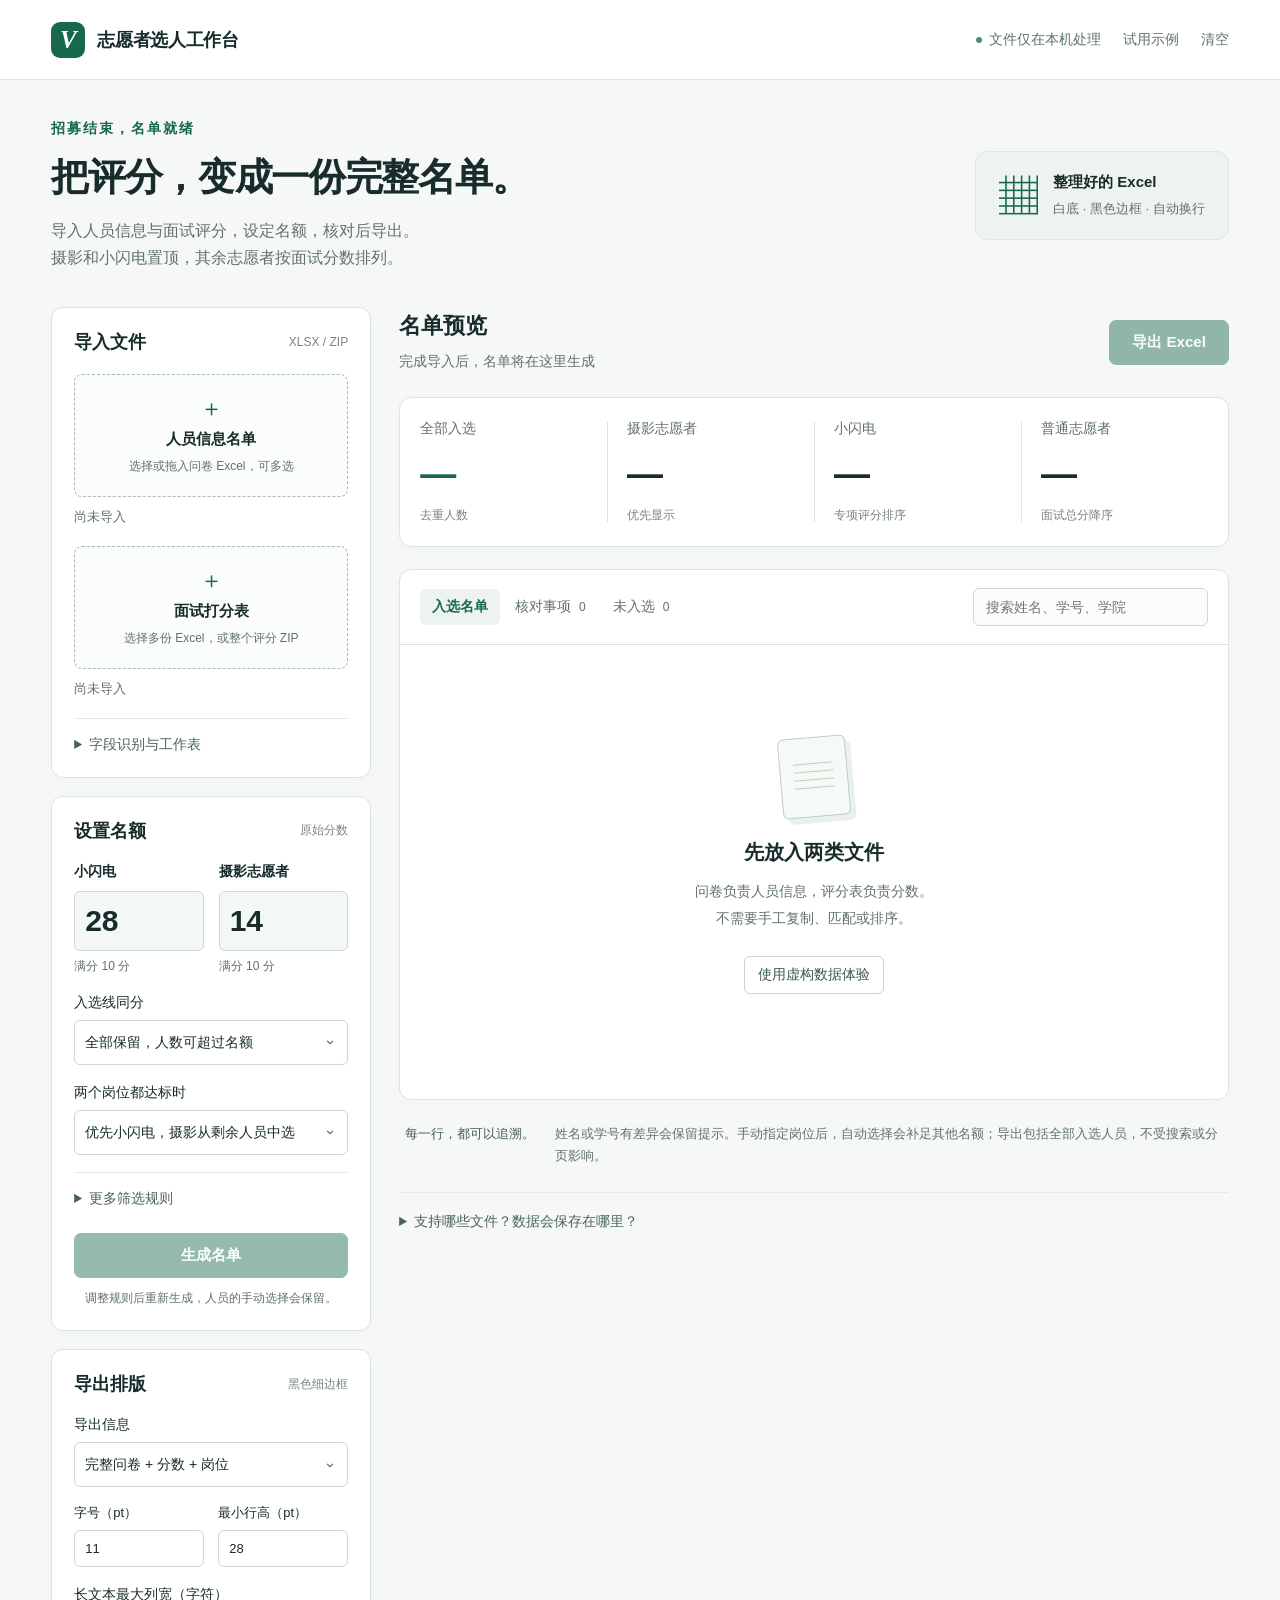
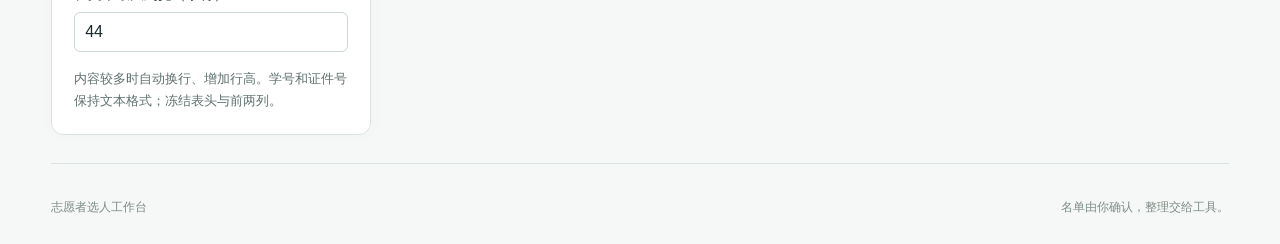
==== index.html @ a5fd1ec4 "Publish volunteer selection workbench with offline export" ====
<!doctype html>
<html lang="zh-CN"><head><meta charset="UTF-8"><meta name="viewport" content="width=device-width,initial-scale=1"><title>志愿者选人工作台</title><meta name="description" content="上传问卷和面试评分，核对专项名额与同分，导出黑色边框的Excel总名单。"><link rel="stylesheet" href="style.css"></head>
<body>
<header class="topbar"><a href="#" class="brand"><span class="brand-icon">V</span>志愿者选人工作台</a><div class="top-actions"><span class="local-badge"><span></span>文件仅在本机处理</span><button id="demo" class="text-button">试用示例</button><button id="reset" class="text-button">清空</button></div></header>
<main>
<section class="intro"><div><div class="eyebrow">招募结束，名单就绪</div><h1>把评分，变成一份完整名单。</h1><p>导入人员信息与面试评分，设定名额，核对后导出。<br class="desktop-break">摄影和小闪电置顶，其余志愿者按面试分数排列。</p></div><div class="intro-note"><span class="line-icon">▦</span><div><strong>整理好的 Excel</strong><span>白底 · 黑色边框 · 自动换行</span></div></div></section>
<div class="workspace">
<aside class="setup">
<section class="card upload-card"><div class="section-title"><h2>导入文件</h2><span class="mini-label">XLSX / ZIP</span></div>
<label class="dropzone" id="info-drop" for="info-files"><span class="upload-icon">＋</span><strong>人员信息名单</strong><span>选择或拖入问卷 Excel，可多选</span><input id="info-files" type="file" accept=".xlsx" multiple></label><div id="info-status" class="file-status">尚未导入</div>
<label class="dropzone" id="score-drop" for="score-files"><span class="upload-icon">＋</span><strong>面试打分表</strong><span>选择多份 Excel，或整个评分 ZIP</span><input id="score-files" type="file" accept=".xlsx,.zip" multiple></label><div id="score-status" class="file-status">尚未导入</div>
<details id="mapping-details"><summary>字段识别与工作表</summary><p class="small muted">自动识别姓名、学号及原始得分。格式不同，可在这里指定列；不参与的工作表可取消勾选。</p><div id="mapping-panel"></div></details>
</section>
<section class="card"><div class="section-title"><h2>设置名额</h2><span class="mini-label">原始分数</span></div><div class="quota-grid"><label>小闪电<input id="lightning-quota" type="number" min="0" max="10000" step="1" value="28"><span>满分 10 分</span></label><label>摄影志愿者<input id="photo-quota" type="number" min="0" max="10000" step="1" value="14"><span>满分 10 分</span></label></div>
<label class="control-label" for="ties">入选线同分</label><select id="ties"><option value="all">全部保留，人数可超过名额</option><option value="strict">严格名额，依次按普通总分、原名单顺序</option></select>
<label class="control-label" for="priority">两个岗位都达标时</label><select id="priority"><option value="lightning">优先小闪电，摄影从剩余人员中选</option><option value="photo">优先摄影，小闪电从剩余人员中选</option></select>
<details><summary>更多筛选规则</summary><label class="control-label" for="scope">专项候选范围</label><select id="scope"><option value="all">所有有该专项评分的人</option><option value="registered">仅问卷中勾选该专项的人</option></select><label class="control-label" for="duplicate">同一学号有多条评分</label><select id="duplicate"><option value="average">取有效评分的平均分</option><option value="highest">取各项最高分</option><option value="last">取各项导入顺序最后一个有效值</option></select><label class="checkbox-row"><input id="include-missing" type="checkbox">纳入没有问卷、但有评分的人</label><p class="small muted">未找到有效面试分数的人不进入名单。普通志愿者不设名额，保留余下所有有评分人员。</p></details>
<button id="generate" class="primary wide" disabled>生成名单</button><p class="small muted bottom-note">调整规则后重新生成，人员的手动选择会保留。</p>
</section>
<section class="card export-settings"><div class="section-title"><h2>导出排版</h2><span class="mini-label">黑色细边框</span></div><label class="control-label" for="export-fields">导出信息</label><select id="export-fields"><option value="full">完整问卷 + 分数 + 岗位</option><option value="simple">精简联系信息 + 分数 + 岗位</option></select><div class="two-fields"><label>字号（pt）<input id="font-size" type="number" value="11" min="9" max="16"></label><label>最小行高（pt）<input id="row-height" type="number" value="28" min="20" max="60"></label></div><label class="control-label" for="max-width">长文本最大列宽（字符）</label><input id="max-width" type="number" min="24" max="70" value="44"><p class="small muted">内容较多时自动换行、增加行高。学号和证件号保持文本格式；冻结表头与前两列。</p></section>
</aside>
<section class="results">
<div id="notice" class="notice" role="status" aria-live="polite" hidden></div>
<div class="result-heading"><div><h2>名单预览</h2><p id="result-caption">完成导入后，名单将在这里生成</p></div><button id="export" class="primary" disabled>导出 Excel</button></div>
<div class="stats"><div><span>全部入选</span><strong id="count-total">—</strong><small>去重人数</small></div><div><span>摄影志愿者</span><strong id="count-photo">—</strong><small id="cut-photo">优先显示</small></div><div><span>小闪电</span><strong id="count-lightning">—</strong><small id="cut-lightning">专项评分排序</small></div><div><span>普通志愿者</span><strong id="count-ordinary">—</strong><small>面试总分降序</small></div></div>
<div id="selection-notes" class="selection-notes" hidden></div>
<div class="preview card"><div class="preview-toolbar"><div class="tabs" role="group" aria-label="名单筛选"><button data-tab="selected" class="active">入选名单</button><button data-tab="review">核对事项 <span id="review-count">0</span></button><button data-tab="excluded">未入选 <span id="excluded-count">0</span></button></div><input type="search" id="search" placeholder="搜索姓名、学号、学院" aria-label="搜索名单"></div>
<div id="empty" class="empty"><div class="empty-sheet"><i></i><i></i><i></i><i></i></div><h3>先放入两类文件</h3><p>问卷负责人员信息，评分表负责分数。<br>不需要手工复制、匹配或排序。</p><button id="empty-demo" class="secondary">使用虚构数据体验</button></div>
<div id="table-wrap" class="table-wrap" hidden><table id="roster"><thead><tr><th>姓名 / 学号</th><th>学院 / 单位</th><th>普通面试<small>15分</small></th><th>闪电<small>10分</small></th><th>摄影<small>10分</small></th><th>岗位</th><th>核对与调整</th></tr></thead><tbody id="roster-body"></tbody></table></div>
<div id="pagination" class="pagination" hidden><span id="page-info"></span><div><button id="prev-page" class="secondary">上一页</button><button id="next-page" class="secondary">下一页</button></div></div>
</div>
<div class="workflow-note"><strong>每一行，都可以追溯。</strong><span>姓名或学号有差异会保留提示。手动指定岗位后，自动选择会补足其他名额；导出包括全部入选人员，不受搜索或分页影响。</span></div>
<details class="help"><summary>支持哪些文件？数据会保存在哪里？</summary><p>支持 .xlsx 人员问卷、.xlsx 面试表，以及包含多份 .xlsx 的 .zip 评分包。不支持加密文件或旧版 .xls，请先另存为 .xlsx。默认适配普通面试15分、闪电与摄影10分的表格。不同列名可在“字段识别与工作表”中调整。</p><p>所有文件和调整仅保存在当前页面内存，不会发送到服务器。刷新或关闭页面会清空，请及时导出。离线版无需联网即可使用。评分总分与分项冲突时采用分项之和并显示提示；没有可用缓存值的公式不直接执行。</p></details>
</section></div>
<footer>志愿者选人工作台<span>名单由你确认，整理交给工具。</span></footer>
</main>
<div id="busy" class="busy" hidden><div class="busy-card"><div class="spinner"></div><strong id="busy-text">正在读取文件</strong><span>文件留在你的设备上</span></div></div>
<script src="jszip.min.js"></script><script src="core.js"></script><script src="excel.js"></script><script src="app.js"></script>
</body></html>
---- style.css ----
:root{--ink:#172c2b;--muted:#60716f;--line:#dbe3e0;--green:#17684f;--green-dark:#0d4e3a;--wash:#f3f7f5;--white:#fff;--amber:#8c5519;--shadow:0 3px 18px #18362c05;font-family:Inter,-apple-system,BlinkMacSystemFont,"PingFang SC","Microsoft YaHei",sans-serif;font-size:16px;color:var(--ink);background:#f6f8f7}*{box-sizing:border-box}body{margin:0}button,input,select{font:inherit}button,a,input,select,summary{-webkit-tap-highlight-color:transparent}button{cursor:pointer}button:disabled{cursor:not-allowed;opacity:.45}button:focus-visible,input:focus-visible,select:focus-visible,summary:focus-visible,a:focus-visible{outline:3px solid #88b8a6;outline-offset:3px}a{color:inherit;text-decoration:none}.topbar{height:80px;background:#fff;border-bottom:1px solid var(--line);display:flex;align-items:center;justify-content:space-between;padding:0 4vw}.brand{display:flex;align-items:center;gap:12px;font-weight:700;font-size:18px;letter-spacing:-.3px}.brand-icon{display:grid;place-items:center;width:34px;height:36px;background:var(--green);color:white;border-radius:9px;font-family:Georgia,serif;font-size:25px;font-style:italic}.top-actions{display:flex;align-items:center;gap:22px}.local-badge{display:flex;align-items:center;gap:7px;color:#54766a;font-size:14px}.local-badge span{height:6px;width:6px;border-radius:50%;background:#49916f}.text-button{border:0;background:transparent;color:var(--muted);padding:8px 0;font-size:14px}.text-button:hover{color:var(--green)}main{max-width:1660px;margin:auto;padding:40px 4vw 0}.intro{display:flex;justify-content:space-between;gap:24px;align-items:center;padding-bottom:36px}.eyebrow{color:var(--green);font-size:14px;font-weight:650;letter-spacing:2px;margin-bottom:14px}h1{font-size:clamp(27px,3vw,39px);font-weight:650;letter-spacing:-1.3px;line-height:1.3;margin:0 0 15px}p{line-height:1.7;margin:0}.intro p{color:var(--muted);font-size:16px}.intro-note{display:flex;gap:15px;align-items:center;background:#edf3ef;border:1px solid #dce8e0;padding:21px 23px;border-radius:12px;white-space:nowrap}.intro-note strong{display:block;font-size:15px;margin-bottom:7px}.intro-note span:not(.line-icon){color:var(--muted);font-size:13px}.line-icon{font-size:39px;color:var(--green);line-height:1}.workspace{display:grid;grid-template-columns:320px minmax(0,1fr);gap:28px;align-items:start}.setup{display:grid;gap:18px}.card{background:#fff;border:1px solid var(--line);border-radius:12px;box-shadow:var(--shadow);padding:22px}.section-title{display:flex;justify-content:space-between;align-items:center;gap:10px;margin-bottom:20px}h2{font-size:18px;font-weight:650;margin:0}.mini-label{font-size:12px;color:#768681}.dropzone{display:flex;align-items:center;justify-content:center;flex-direction:column;gap:9px;border:1px dashed #a6beb2;border-radius:8px;padding:21px 8px;background:#fbfdfb;cursor:pointer;transition:.15s}.dropzone:hover,.dropzone.dragover{border-color:var(--green);background:#edf6f0}.dropzone strong{font-size:15px}.dropzone>span:not(.upload-icon){font-size:12px;color:var(--muted);text-align:center}.upload-icon{color:var(--green);font-size:23px;line-height:25px}.dropzone input{position:absolute;width:1px;height:1px;overflow:hidden;opacity:0}.dropzone:focus-within{outline:3px solid #88b8a6;outline-offset:2px}.file-status{color:var(--muted);font-size:13px;line-height:1.6;margin:10px 0 18px;overflow-wrap:anywhere}.file-status.loaded{color:var(--green)}details{border-top:1px solid #e6ebe8;padding-top:15px;margin-top:17px}summary{font-size:14px;cursor:pointer;color:#49635a;line-height:1.5}details p{margin:12px 0}.quota-grid{display:grid;grid-template-columns:1fr 1fr;gap:15px}.quota-grid label{font-size:14px;font-weight:600}.quota-grid input{font-size:30px;font-weight:600;height:60px;padding:8px 13px;margin-top:10px;background:var(--wash)}.quota-grid label span{display:block;font-size:12px;color:var(--muted);font-weight:400;margin-top:7px}input,select{border:1px solid #ccd8d1;border-radius:6px;color:var(--ink);background:white;min-width:0}input[type=number]{width:100%;padding:10px}select{width:100%;padding:11px 30px 11px 10px;font-size:14px;line-height:1.5;appearance:none;background-image:url("data:image/svg+xml,%3Csvg xmlns='http://www.w3.org/2000/svg' width='14' height='14' viewBox='0 0 24 24' fill='none' stroke='%23576b60' stroke-width='2'%3E%3Cpath d='m7 10 5 5 5-5'/%3E%3C/svg%3E");background-repeat:no-repeat;background-position:right 10px center}.control-label{display:block;font-size:14px;margin:19px 0 8px}.checkbox-row{display:flex;align-items:flex-start;gap:8px;font-size:14px;line-height:1.6;margin-top:17px}.checkbox-row input{margin-top:4px;accent-color:var(--green);width:16px;height:16px;flex-shrink:0}.primary{display:inline-flex;align-items:center;justify-content:center;border:1px solid var(--green);background:var(--green);color:#fff;border-radius:7px;padding:12px 22px;font-size:15px;font-weight:600;white-space:nowrap;transition:background .15s}.primary:hover:not(:disabled){background:var(--green-dark)}.wide{width:100%;margin-top:24px}.small{font-size:13px}.muted{color:var(--muted)}.bottom-note{margin-top:10px;text-align:center;font-size:12px}.two-fields{display:grid;grid-template-columns:1fr 1fr;gap:14px;margin-top:17px}.two-fields label{font-size:13px}.two-fields input{margin-top:8px}.export-settings .small{margin-top:16px}.results{min-width:0}.result-heading{display:flex;align-items:center;justify-content:space-between;gap:20px;padding:4px 0 23px}.result-heading h2{font-size:22px;margin-bottom:9px}.result-heading p{color:var(--muted);font-size:14px}.stats{display:grid;grid-template-columns:repeat(4,1fr);border:1px solid var(--line);border-radius:12px;background:#fff;box-shadow:var(--shadow);margin-bottom:22px;overflow:hidden}.stats>div{padding:22px 20px;position:relative}.stats>div+div:before{content:"";position:absolute;left:0;top:24px;bottom:24px;border-left:1px solid var(--line)}.stats span{display:block;color:var(--muted);font-size:14px;white-space:nowrap}.stats strong{display:block;font-size:36px;font-weight:600;letter-spacing:-1px;margin:15px 0 10px;font-variant-numeric:tabular-nums}.stats>div:first-child strong{color:var(--green)}.stats small{font-size:12px;color:#77847e}.preview{padding:0;overflow:hidden}.preview-toolbar{display:flex;justify-content:space-between;align-items:center;gap:12px;padding:18px 20px;border-bottom:1px solid var(--line);flex-wrap:wrap}.tabs{display:flex;gap:3px}.tabs button{background:transparent;border:0;padding:9px 12px;font-size:14px;color:var(--muted);border-radius:6px;white-space:nowrap}.tabs button.active{background:#edf4ef;color:var(--green);font-weight:600}.tabs span{font-size:12px;margin-left:4px}.preview-toolbar input{font-size:14px;width:235px;padding:10px 12px;background:#fbfcfb}.empty{text-align:center;padding:92px 20px 105px;min-height:440px}.empty h3{font-size:20px;font-weight:600;margin:22px 0 12px}.empty p{color:var(--muted);font-size:14px;line-height:1.9}.empty-sheet{width:68px;height:80px;border:1px solid #bdcec5;border-radius:6px;margin:auto;padding:18px 13px;transform:rotate(-5deg);background:#f6faf7;box-shadow:5px 6px 0 #eaf0eb}.empty-sheet i{height:1px;display:block;background:#bacfc1;margin:7px 0}.secondary{background:white;border:1px solid #c8d7cf;border-radius:6px;padding:9px 13px;color:#385a48;font-size:14px}.secondary:hover:not(:disabled){background:#f3f7f4}.empty .secondary{margin-top:25px}.workflow-note{display:flex;gap:20px;padding:23px 6px;line-height:1.7;font-size:13px;color:var(--muted)}.workflow-note strong{color:#486156;white-space:nowrap;font-weight:500}.help{padding:18px 0;margin-top:2px}.help p{font-size:14px;color:var(--muted)}footer{display:flex;justify-content:space-between;gap:15px;font-size:12px;color:#7e8c85;padding:35px 0 28px;margin-top:28px;border-top:1px solid var(--line)}.notice{padding:13px 16px;margin-bottom:18px;border:1px solid #c5dbc9;background:#f2f8f2;border-radius:8px;line-height:1.7;font-size:14px;white-space:pre-line;overflow-wrap:anywhere}.notice.error{background:#fff4f0;border-color:#efcbbf;color:#9e3e2b}.selection-notes{padding:13px 17px;margin:-4px 0 19px;border-left:3px solid #b98b49;background:#fcf8ef;border-radius:0 6px 6px 0;font-size:14px;line-height:1.8;color:#7a592a}.table-wrap{max-height:680px;overflow:auto}#roster{border-collapse:separate;border-spacing:0;width:100%;min-width:900px;background:white;font-size:14px}#roster th{position:sticky;top:0;z-index:1;background:#fff;text-align:left;font-weight:500;color:#33483e;padding:14px 13px;border-bottom:1px solid #000;border-right:1px solid #000;white-space:nowrap}#roster th:last-child{border-right:0}#roster th small{font-weight:400;display:block;color:var(--muted);font-size:12px;margin-top:4px}#roster td{border-bottom:1px solid #000;border-right:1px solid #000;vertical-align:top;padding:13px;line-height:1.65;background:white}#roster td:last-child{border-right:0}#roster tbody tr:last-child td{border-bottom:0}#roster td.num{text-align:right;font-variant-numeric:tabular-nums;min-width:62px}#roster td:first-child{min-width:156px}#roster td:nth-child(2){min-width:120px;max-width:190px;overflow-wrap:anywhere}#roster td:last-child{min-width:220px;max-width:310px}.person-name{font-weight:600}.person-id{display:block;font-size:12px;color:var(--muted);font-variant-numeric:tabular-nums;white-space:nowrap}.role-chip{display:inline-block;font-size:12px;padding:2px 8px;border-radius:4px;background:#edf4ef;color:#32664c;white-space:nowrap}.role-chip.photo{background:#eff1fc;color:#59649a}.role-chip.ordinary{background:#f1f3f2;color:#5e6e65}.role-chip.excluded{background:#f9f1e7;color:#8d6334}.edit-role{min-width:135px;margin-top:8px;font-size:12px;padding:7px 26px 7px 7px}.row-note{font-size:12px;color:#82632f;line-height:1.7;overflow-wrap:anywhere}.row-note.neutral{color:#627367}.accept-match{font-size:12px;margin-top:8px}.pagination{padding:16px 20px;display:flex;align-items:center;justify-content:space-between;gap:16px;border-top:1px solid var(--line);font-size:13px;color:var(--muted)}.pagination>div{display:flex;gap:10px}.sheet-mapping{margin:12px 0;border:1px solid var(--line);border-radius:6px;padding:12px}.sheet-mapping .sheet-label{display:flex;gap:8px;align-items:flex-start;font-size:12px;overflow-wrap:anywhere}.sheet-mapping .sheet-label input{accent-color:var(--green)}.sheet-mapping label:not(.sheet-label){display:block;font-size:12px;margin-top:10px;color:var(--muted)}.sheet-mapping select{margin-top:5px;font-size:12px;padding:8px 24px 8px 8px}.busy{position:fixed;inset:0;z-index:10;background:#18352b38;backdrop-filter:blur(3px);display:grid;place-items:center}.busy-card{background:#fff;border-radius:14px;padding:35px 45px;display:flex;align-items:center;flex-direction:column;gap:17px;box-shadow:0 10px 80px #102e2730}.busy-card strong{font-size:17px}.busy-card span{font-size:13px;color:var(--muted)}.spinner{width:30px;height:30px;border:3px solid #dce7e0;border-top-color:var(--green);border-radius:50%;animation:spin .7s linear infinite}@keyframes spin{to{transform:rotate(360deg)}}[hidden]{display:none!important}@media(min-width:1500px){.workspace{grid-template-columns:340px minmax(0,1fr)}}@media(max-width:1150px){main{padding:28px 24px 0}.workspace{grid-template-columns:290px minmax(0,1fr);gap:20px}.stats>div{padding:20px 13px}.stats strong{font-size:31px}.intro-note{display:none}.workflow-note{flex-direction:column;gap:8px}.topbar{padding:0 24px}}@media(max-width:850px){.workspace{grid-template-columns:1fr}.setup{grid-template-columns:1fr 1fr;align-items:start}.setup .export-settings{grid-column:1/-1}.export-settings{display:none}.topbar{height:68px}.top-actions{gap:15px}.local-badge{display:none}.intro{padding-bottom:28px}.result-heading{margin-top:10px}.results{margin-bottom:15px}}@media(max-width:560px){main{padding:25px 16px 0}.topbar{padding:0 16px}.brand{font-size:16px;gap:9px}.brand-icon{width:29px;height:31px;font-size:22px}.top-actions{gap:12px}.text-button{font-size:12px}.intro h1{font-size:27px;letter-spacing:-.8px}.intro p{font-size:14px}.desktop-break{display:none}.setup{grid-template-columns:1fr}.card{padding:20px}.preview{padding:0}.stats{grid-template-columns:1fr 1fr}.stats>div:nth-child(3),.stats>div:nth-child(4){border-top:1px solid var(--line)}.stats>div:nth-child(3):before{display:none}.stats>div{padding:18px}.stats strong{margin:10px 0 8px}.result-heading{align-items:flex-start}.result-heading h2{font-size:20px}.result-heading p{font-size:12px}.primary{padding:11px 16px}.preview-toolbar{padding:14px}.preview-toolbar input{width:100%}.tabs{width:100%;justify-content:space-between}.tabs button{padding:8px;font-size:13px}.empty{padding:65px 20px;min-height:360px}footer{display:block;line-height:1.9}footer span{display:block}.pagination{padding:14px;gap:8px}.pagination .secondary{padding:8px;font-size:12px}.help summary{font-size:13px}}
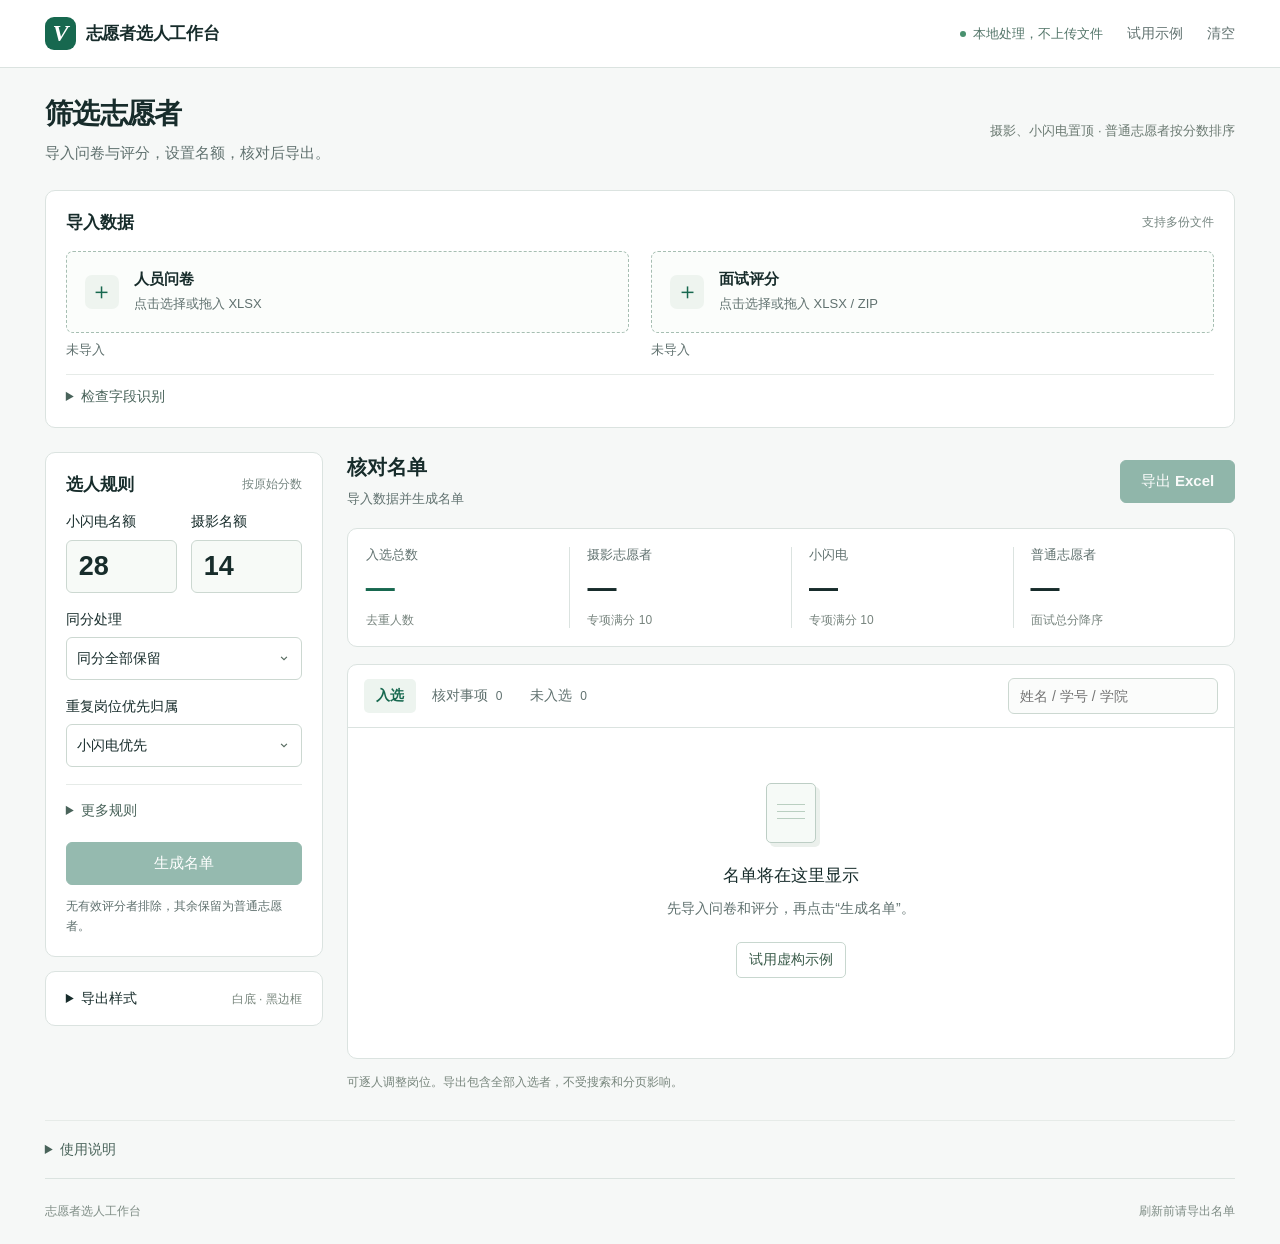
==== commit 261b0905: "Simplify page copy and organize import, selection and export panels" ====
--- a/index.html
+++ b/index.html
@@ -1,39 +1,56 @@
 <!doctype html>
-<html lang="zh-CN"><head><meta charset="UTF-8"><meta name="viewport" content="width=device-width,initial-scale=1"><title>志愿者选人工作台</title><meta name="description" content="上传问卷和面试评分，核对专项名额与同分，导出黑色边框的Excel总名单。"><link rel="stylesheet" href="style.css"></head>
+<html lang="zh-CN">
+<head><meta charset="UTF-8"><meta name="viewport" content="width=device-width,initial-scale=1"><title>志愿者选人工作台</title><meta name="description" content="导入问卷和评分，设置名额，核对并导出志愿者名单。"><link rel="stylesheet" href="style.css"></head>
 <body>
-<header class="topbar"><a href="#" class="brand"><span class="brand-icon">V</span>志愿者选人工作台</a><div class="top-actions"><span class="local-badge"><span></span>文件仅在本机处理</span><button id="demo" class="text-button">试用示例</button><button id="reset" class="text-button">清空</button></div></header>
+<header class="topbar"><a href="#" class="brand"><span class="brand-icon">V</span>志愿者选人工作台</a><div class="top-actions"><span class="local-badge"><span></span>本地处理，不上传文件</span><button id="demo" class="text-button">试用示例</button><button id="reset" class="text-button">清空</button></div></header>
 <main>
-<section class="intro"><div><div class="eyebrow">招募结束，名单就绪</div><h1>把评分，变成一份完整名单。</h1><p>导入人员信息与面试评分，设定名额，核对后导出。<br class="desktop-break">摄影和小闪电置顶，其余志愿者按面试分数排列。</p></div><div class="intro-note"><span class="line-icon">▦</span><div><strong>整理好的 Excel</strong><span>白底 · 黑色边框 · 自动换行</span></div></div></section>
+<section class="intro"><div><h1>筛选志愿者</h1><p>导入问卷与评分，设置名额，核对后导出。</p></div><span class="intro-label">摄影、小闪电置顶 · 普通志愿者按分数排序</span></section>
+<section class="card intake" aria-labelledby="import-title">
+  <div class="section-title"><h2 id="import-title">导入数据</h2><span class="mini-label">支持多份文件</span></div>
+  <div class="import-grid">
+    <div><label class="dropzone" id="info-drop" for="info-files"><span class="upload-icon" aria-hidden="true">＋</span><span class="upload-copy"><strong>人员问卷</strong><span>点击选择或拖入 XLSX</span></span><input id="info-files" type="file" accept=".xlsx" multiple></label><div id="info-status" class="file-status">未导入</div></div>
+    <div><label class="dropzone" id="score-drop" for="score-files"><span class="upload-icon" aria-hidden="true">＋</span><span class="upload-copy"><strong>面试评分</strong><span>点击选择或拖入 XLSX / ZIP</span></span><input id="score-files" type="file" accept=".xlsx,.zip" multiple></label><div id="score-status" class="file-status">未导入</div></div>
+  </div>
+  <details id="mapping-details"><summary>检查字段识别</summary><p class="small muted">自动识别姓名、学号和得分；列名不同可手动选择。</p><div id="mapping-panel"></div></details>
+</section>
 <div class="workspace">
 <aside class="setup">
-<section class="card upload-card"><div class="section-title"><h2>导入文件</h2><span class="mini-label">XLSX / ZIP</span></div>
-<label class="dropzone" id="info-drop" for="info-files"><span class="upload-icon">＋</span><strong>人员信息名单</strong><span>选择或拖入问卷 Excel，可多选</span><input id="info-files" type="file" accept=".xlsx" multiple></label><div id="info-status" class="file-status">尚未导入</div>
-<label class="dropzone" id="score-drop" for="score-files"><span class="upload-icon">＋</span><strong>面试打分表</strong><span>选择多份 Excel，或整个评分 ZIP</span><input id="score-files" type="file" accept=".xlsx,.zip" multiple></label><div id="score-status" class="file-status">尚未导入</div>
-<details id="mapping-details"><summary>字段识别与工作表</summary><p class="small muted">自动识别姓名、学号及原始得分。格式不同，可在这里指定列；不参与的工作表可取消勾选。</p><div id="mapping-panel"></div></details>
+  <section class="card rules" aria-labelledby="rules-title">
+    <div class="section-title"><h2 id="rules-title">选人规则</h2><span class="mini-label">按原始分数</span></div>
+    <div class="quota-grid"><label>小闪电名额<input id="lightning-quota" type="number" min="0" max="10000" step="1" value="28"></label><label>摄影名额<input id="photo-quota" type="number" min="0" max="10000" step="1" value="14"></label></div>
+    <label class="control-label" for="ties">同分处理</label><select id="ties"><option value="all">同分全部保留</option><option value="strict">严格按名额选取</option></select>
+    <label class="control-label" for="priority">重复岗位优先归属</label><select id="priority"><option value="lightning">小闪电优先</option><option value="photo">摄影优先</option></select>
+    <details class="advanced"><summary>更多规则</summary>
+      <label class="control-label" for="scope">专项候选范围</label><select id="scope"><option value="all">所有有专项评分的人</option><option value="registered">仅问卷勾选该专项的人</option></select>
+      <label class="control-label" for="duplicate">多条评分取值</label><select id="duplicate"><option value="average">平均分</option><option value="highest">各项最高分</option><option value="last">各项最后导入的有效分数</option></select>
+      <label class="checkbox-row"><input id="include-missing" type="checkbox">纳入有评分、无问卷的人</label>
+      <p class="small muted">严格名额：同分时先看普通总分，再看原名单顺序。优先岗位选完后，再分配另一岗位。</p>
+    </details>
+    <button id="generate" class="primary wide" disabled>生成名单</button><p class="small muted bottom-note">无有效评分者排除，其余保留为普通志愿者。</p>
+  </section>
+  <details class="card export-settings" id="export-details"><summary>导出样式<span>白底 · 黑边框</span></summary>
+    <label class="control-label" for="export-fields">信息范围</label><select id="export-fields"><option value="full">完整问卷、分数与岗位</option><option value="simple">联系信息、分数与岗位</option></select>
+    <div class="two-fields"><label>字号（pt）<input id="font-size" type="number" value="11" min="9" max="16"></label><label>最小行高（pt）<input id="row-height" type="number" value="28" min="20" max="60"></label></div>
+    <label class="control-label" for="max-width">最大列宽（字符）</label><input id="max-width" type="number" min="24" max="70" value="44"><p class="small muted">自动换行、调整行高，冻结表头与前两列。</p>
+  </details>
+</aside>
+<section class="results" aria-labelledby="results-title">
+  <div id="notice" class="notice" role="status" aria-live="polite" hidden></div>
+  <div class="result-heading"><div><h2 id="results-title">核对名单</h2><p id="result-caption">导入数据并生成名单</p></div><button id="export" class="primary" disabled>导出 Excel</button></div>
+  <div class="stats"><div><span>入选总数</span><strong id="count-total">—</strong><small>去重人数</small></div><div><span>摄影志愿者</span><strong id="count-photo">—</strong><small id="cut-photo">专项满分 10</small></div><div><span>小闪电</span><strong id="count-lightning">—</strong><small id="cut-lightning">专项满分 10</small></div><div><span>普通志愿者</span><strong id="count-ordinary">—</strong><small>面试总分降序</small></div></div>
+  <div id="selection-notes" class="selection-notes" hidden></div>
+  <div class="preview card">
+    <div class="preview-toolbar"><div class="tabs" role="group" aria-label="名单筛选"><button data-tab="selected" class="active">入选</button><button data-tab="review">核对事项 <span id="review-count">0</span></button><button data-tab="excluded">未入选 <span id="excluded-count">0</span></button></div><input type="search" id="search" placeholder="姓名 / 学号 / 学院" aria-label="搜索名单"></div>
+    <div id="empty" class="empty"><div class="empty-sheet" aria-hidden="true"><i></i><i></i><i></i></div><h3>名单将在这里显示</h3><p>先导入问卷和评分，再点击“生成名单”。</p><button id="empty-demo" class="secondary">试用虚构示例</button></div>
+    <div id="table-wrap" class="table-wrap" hidden><table id="roster"><thead><tr><th>姓名 / 学号</th><th>学院 / 单位</th><th>面试<small>15分</small></th><th>闪电<small>10分</small></th><th>摄影<small>10分</small></th><th>岗位</th><th>核对与调整</th></tr></thead><tbody id="roster-body"></tbody></table></div>
+    <div id="pagination" class="pagination" hidden><span id="page-info"></span><div><button id="prev-page" class="secondary">上一页</button><button id="next-page" class="secondary">下一页</button></div></div>
+  </div>
+  <p class="preview-note">可逐人调整岗位。导出包含全部入选者，不受搜索和分页影响。</p>
 </section>
-<section class="card"><div class="section-title"><h2>设置名额</h2><span class="mini-label">原始分数</span></div><div class="quota-grid"><label>小闪电<input id="lightning-quota" type="number" min="0" max="10000" step="1" value="28"><span>满分 10 分</span></label><label>摄影志愿者<input id="photo-quota" type="number" min="0" max="10000" step="1" value="14"><span>满分 10 分</span></label></div>
-<label class="control-label" for="ties">入选线同分</label><select id="ties"><option value="all">全部保留，人数可超过名额</option><option value="strict">严格名额，依次按普通总分、原名单顺序</option></select>
-<label class="control-label" for="priority">两个岗位都达标时</label><select id="priority"><option value="lightning">优先小闪电，摄影从剩余人员中选</option><option value="photo">优先摄影，小闪电从剩余人员中选</option></select>
-<details><summary>更多筛选规则</summary><label class="control-label" for="scope">专项候选范围</label><select id="scope"><option value="all">所有有该专项评分的人</option><option value="registered">仅问卷中勾选该专项的人</option></select><label class="control-label" for="duplicate">同一学号有多条评分</label><select id="duplicate"><option value="average">取有效评分的平均分</option><option value="highest">取各项最高分</option><option value="last">取各项导入顺序最后一个有效值</option></select><label class="checkbox-row"><input id="include-missing" type="checkbox">纳入没有问卷、但有评分的人</label><p class="small muted">未找到有效面试分数的人不进入名单。普通志愿者不设名额，保留余下所有有评分人员。</p></details>
-<button id="generate" class="primary wide" disabled>生成名单</button><p class="small muted bottom-note">调整规则后重新生成，人员的手动选择会保留。</p>
-</section>
-<section class="card export-settings"><div class="section-title"><h2>导出排版</h2><span class="mini-label">黑色细边框</span></div><label class="control-label" for="export-fields">导出信息</label><select id="export-fields"><option value="full">完整问卷 + 分数 + 岗位</option><option value="simple">精简联系信息 + 分数 + 岗位</option></select><div class="two-fields"><label>字号（pt）<input id="font-size" type="number" value="11" min="9" max="16"></label><label>最小行高（pt）<input id="row-height" type="number" value="28" min="20" max="60"></label></div><label class="control-label" for="max-width">长文本最大列宽（字符）</label><input id="max-width" type="number" min="24" max="70" value="44"><p class="small muted">内容较多时自动换行、增加行高。学号和证件号保持文本格式；冻结表头与前两列。</p></section>
-</aside>
-<section class="results">
-<div id="notice" class="notice" role="status" aria-live="polite" hidden></div>
-<div class="result-heading"><div><h2>名单预览</h2><p id="result-caption">完成导入后，名单将在这里生成</p></div><button id="export" class="primary" disabled>导出 Excel</button></div>
-<div class="stats"><div><span>全部入选</span><strong id="count-total">—</strong><small>去重人数</small></div><div><span>摄影志愿者</span><strong id="count-photo">—</strong><small id="cut-photo">优先显示</small></div><div><span>小闪电</span><strong id="count-lightning">—</strong><small id="cut-lightning">专项评分排序</small></div><div><span>普通志愿者</span><strong id="count-ordinary">—</strong><small>面试总分降序</small></div></div>
-<div id="selection-notes" class="selection-notes" hidden></div>
-<div class="preview card"><div class="preview-toolbar"><div class="tabs" role="group" aria-label="名单筛选"><button data-tab="selected" class="active">入选名单</button><button data-tab="review">核对事项 <span id="review-count">0</span></button><button data-tab="excluded">未入选 <span id="excluded-count">0</span></button></div><input type="search" id="search" placeholder="搜索姓名、学号、学院" aria-label="搜索名单"></div>
-<div id="empty" class="empty"><div class="empty-sheet"><i></i><i></i><i></i><i></i></div><h3>先放入两类文件</h3><p>问卷负责人员信息，评分表负责分数。<br>不需要手工复制、匹配或排序。</p><button id="empty-demo" class="secondary">使用虚构数据体验</button></div>
-<div id="table-wrap" class="table-wrap" hidden><table id="roster"><thead><tr><th>姓名 / 学号</th><th>学院 / 单位</th><th>普通面试<small>15分</small></th><th>闪电<small>10分</small></th><th>摄影<small>10分</small></th><th>岗位</th><th>核对与调整</th></tr></thead><tbody id="roster-body"></tbody></table></div>
-<div id="pagination" class="pagination" hidden><span id="page-info"></span><div><button id="prev-page" class="secondary">上一页</button><button id="next-page" class="secondary">下一页</button></div></div>
 </div>
-<div class="workflow-note"><strong>每一行，都可以追溯。</strong><span>姓名或学号有差异会保留提示。手动指定岗位后，自动选择会补足其他名额；导出包括全部入选人员，不受搜索或分页影响。</span></div>
-<details class="help"><summary>支持哪些文件？数据会保存在哪里？</summary><p>支持 .xlsx 人员问卷、.xlsx 面试表，以及包含多份 .xlsx 的 .zip 评分包。不支持加密文件或旧版 .xls，请先另存为 .xlsx。默认适配普通面试15分、闪电与摄影10分的表格。不同列名可在“字段识别与工作表”中调整。</p><p>所有文件和调整仅保存在当前页面内存，不会发送到服务器。刷新或关闭页面会清空，请及时导出。离线版无需联网即可使用。评分总分与分项冲突时采用分项之和并显示提示；没有可用缓存值的公式不直接执行。</p></details>
-</section></div>
-<footer>志愿者选人工作台<span>名单由你确认，整理交给工具。</span></footer>
+<details class="help"><summary>使用说明</summary><div class="help-grid"><div><h3>文件格式</h3><p>支持 XLSX 和包含 XLSX 的 ZIP。旧版 XLS、加密文件请先另存为未加密 XLSX。普通面试满分15分，专项满分10分。</p></div><div><h3>评分核对</h3><p>姓名相同、学号不同需手动确认。完整分项与总分冲突时采用分项之和，并显示提示。未缓存的公式不直接执行。</p></div><div><h3>本地处理</h3><p>文件不上传、不保存到云端。刷新或关闭页面会清空数据和调整，请及时导出；离线版无需联网。</p></div></div></details>
+<footer>志愿者选人工作台<span>刷新前请导出名单</span></footer>
 </main>
-<div id="busy" class="busy" hidden><div class="busy-card"><div class="spinner"></div><strong id="busy-text">正在读取文件</strong><span>文件留在你的设备上</span></div></div>
+<div id="busy" class="busy" hidden><div class="busy-card"><div class="spinner"></div><strong id="busy-text">正在读取文件</strong><span>文件仅在本机处理</span></div></div>
 <script src="jszip.min.js"></script><script src="core.js"></script><script src="excel.js"></script><script src="app.js"></script>
 </body></html>
--- a/style.css
+++ b/style.css
@@ -1 +1,14 @@
 :root{--ink:#172c2b;--muted:#60716f;--line:#dbe3e0;--green:#17684f;--green-dark:#0d4e3a;--wash:#f3f7f5;--white:#fff;--amber:#8c5519;--shadow:0 3px 18px #18362c05;font-family:Inter,-apple-system,BlinkMacSystemFont,"PingFang SC","Microsoft YaHei",sans-serif;font-size:16px;color:var(--ink);background:#f6f8f7}*{box-sizing:border-box}body{margin:0}button,input,select{font:inherit}button,a,input,select,summary{-webkit-tap-highlight-color:transparent}button{cursor:pointer}button:disabled{cursor:not-allowed;opacity:.45}button:focus-visible,input:focus-visible,select:focus-visible,summary:focus-visible,a:focus-visible{outline:3px solid #88b8a6;outline-offset:3px}a{color:inherit;text-decoration:none}.topbar{height:80px;background:#fff;border-bottom:1px solid var(--line);display:flex;align-items:center;justify-content:space-between;padding:0 4vw}.brand{display:flex;align-items:center;gap:12px;font-weight:700;font-size:18px;letter-spacing:-.3px}.brand-icon{display:grid;place-items:center;width:34px;height:36px;background:var(--green);color:white;border-radius:9px;font-family:Georgia,serif;font-size:25px;font-style:italic}.top-actions{display:flex;align-items:center;gap:22px}.local-badge{display:flex;align-items:center;gap:7px;color:#54766a;font-size:14px}.local-badge span{height:6px;width:6px;border-radius:50%;background:#49916f}.text-button{border:0;background:transparent;color:var(--muted);padding:8px 0;font-size:14px}.text-button:hover{color:var(--green)}main{max-width:1660px;margin:auto;padding:40px 4vw 0}.intro{display:flex;justify-content:space-between;gap:24px;align-items:center;padding-bottom:36px}.eyebrow{color:var(--green);font-size:14px;font-weight:650;letter-spacing:2px;margin-bottom:14px}h1{font-size:clamp(27px,3vw,39px);font-weight:650;letter-spacing:-1.3px;line-height:1.3;margin:0 0 15px}p{line-height:1.7;margin:0}.intro p{color:var(--muted);font-size:16px}.intro-note{display:flex;gap:15px;align-items:center;background:#edf3ef;border:1px solid #dce8e0;padding:21px 23px;border-radius:12px;white-space:nowrap}.intro-note strong{display:block;font-size:15px;margin-bottom:7px}.intro-note span:not(.line-icon){color:var(--muted);font-size:13px}.line-icon{font-size:39px;color:var(--green);line-height:1}.workspace{display:grid;grid-template-columns:320px minmax(0,1fr);gap:28px;align-items:start}.setup{display:grid;gap:18px}.card{background:#fff;border:1px solid var(--line);border-radius:12px;box-shadow:var(--shadow);padding:22px}.section-title{display:flex;justify-content:space-between;align-items:center;gap:10px;margin-bottom:20px}h2{font-size:18px;font-weight:650;margin:0}.mini-label{font-size:12px;color:#768681}.dropzone{display:flex;align-items:center;justify-content:center;flex-direction:column;gap:9px;border:1px dashed #a6beb2;border-radius:8px;padding:21px 8px;background:#fbfdfb;cursor:pointer;transition:.15s}.dropzone:hover,.dropzone.dragover{border-color:var(--green);background:#edf6f0}.dropzone strong{font-size:15px}.dropzone>span:not(.upload-icon){font-size:12px;color:var(--muted);text-align:center}.upload-icon{color:var(--green);font-size:23px;line-height:25px}.dropzone input{position:absolute;width:1px;height:1px;overflow:hidden;opacity:0}.dropzone:focus-within{outline:3px solid #88b8a6;outline-offset:2px}.file-status{color:var(--muted);font-size:13px;line-height:1.6;margin:10px 0 18px;overflow-wrap:anywhere}.file-status.loaded{color:var(--green)}details{border-top:1px solid #e6ebe8;padding-top:15px;margin-top:17px}summary{font-size:14px;cursor:pointer;color:#49635a;line-height:1.5}details p{margin:12px 0}.quota-grid{display:grid;grid-template-columns:1fr 1fr;gap:15px}.quota-grid label{font-size:14px;font-weight:600}.quota-grid input{font-size:30px;font-weight:600;height:60px;padding:8px 13px;margin-top:10px;background:var(--wash)}.quota-grid label span{display:block;font-size:12px;color:var(--muted);font-weight:400;margin-top:7px}input,select{border:1px solid #ccd8d1;border-radius:6px;color:var(--ink);background:white;min-width:0}input[type=number]{width:100%;padding:10px}select{width:100%;padding:11px 30px 11px 10px;font-size:14px;line-height:1.5;appearance:none;background-image:url("data:image/svg+xml,%3Csvg xmlns='http://www.w3.org/2000/svg' width='14' height='14' viewBox='0 0 24 24' fill='none' stroke='%23576b60' stroke-width='2'%3E%3Cpath d='m7 10 5 5 5-5'/%3E%3C/svg%3E");background-repeat:no-repeat;background-position:right 10px center}.control-label{display:block;font-size:14px;margin:19px 0 8px}.checkbox-row{display:flex;align-items:flex-start;gap:8px;font-size:14px;line-height:1.6;margin-top:17px}.checkbox-row input{margin-top:4px;accent-color:var(--green);width:16px;height:16px;flex-shrink:0}.primary{display:inline-flex;align-items:center;justify-content:center;border:1px solid var(--green);background:var(--green);color:#fff;border-radius:7px;padding:12px 22px;font-size:15px;font-weight:600;white-space:nowrap;transition:background .15s}.primary:hover:not(:disabled){background:var(--green-dark)}.wide{width:100%;margin-top:24px}.small{font-size:13px}.muted{color:var(--muted)}.bottom-note{margin-top:10px;text-align:center;font-size:12px}.two-fields{display:grid;grid-template-columns:1fr 1fr;gap:14px;margin-top:17px}.two-fields label{font-size:13px}.two-fields input{margin-top:8px}.export-settings .small{margin-top:16px}.results{min-width:0}.result-heading{display:flex;align-items:center;justify-content:space-between;gap:20px;padding:4px 0 23px}.result-heading h2{font-size:22px;margin-bottom:9px}.result-heading p{color:var(--muted);font-size:14px}.stats{display:grid;grid-template-columns:repeat(4,1fr);border:1px solid var(--line);border-radius:12px;background:#fff;box-shadow:var(--shadow);margin-bottom:22px;overflow:hidden}.stats>div{padding:22px 20px;position:relative}.stats>div+div:before{content:"";position:absolute;left:0;top:24px;bottom:24px;border-left:1px solid var(--line)}.stats span{display:block;color:var(--muted);font-size:14px;white-space:nowrap}.stats strong{display:block;font-size:36px;font-weight:600;letter-spacing:-1px;margin:15px 0 10px;font-variant-numeric:tabular-nums}.stats>div:first-child strong{color:var(--green)}.stats small{font-size:12px;color:#77847e}.preview{padding:0;overflow:hidden}.preview-toolbar{display:flex;justify-content:space-between;align-items:center;gap:12px;padding:18px 20px;border-bottom:1px solid var(--line);flex-wrap:wrap}.tabs{display:flex;gap:3px}.tabs button{background:transparent;border:0;padding:9px 12px;font-size:14px;color:var(--muted);border-radius:6px;white-space:nowrap}.tabs button.active{background:#edf4ef;color:var(--green);font-weight:600}.tabs span{font-size:12px;margin-left:4px}.preview-toolbar input{font-size:14px;width:235px;padding:10px 12px;background:#fbfcfb}.empty{text-align:center;padding:92px 20px 105px;min-height:440px}.empty h3{font-size:20px;font-weight:600;margin:22px 0 12px}.empty p{color:var(--muted);font-size:14px;line-height:1.9}.empty-sheet{width:68px;height:80px;border:1px solid #bdcec5;border-radius:6px;margin:auto;padding:18px 13px;transform:rotate(-5deg);background:#f6faf7;box-shadow:5px 6px 0 #eaf0eb}.empty-sheet i{height:1px;display:block;background:#bacfc1;margin:7px 0}.secondary{background:white;border:1px solid #c8d7cf;border-radius:6px;padding:9px 13px;color:#385a48;font-size:14px}.secondary:hover:not(:disabled){background:#f3f7f4}.empty .secondary{margin-top:25px}.workflow-note{display:flex;gap:20px;padding:23px 6px;line-height:1.7;font-size:13px;color:var(--muted)}.workflow-note strong{color:#486156;white-space:nowrap;font-weight:500}.help{padding:18px 0;margin-top:2px}.help p{font-size:14px;color:var(--muted)}footer{display:flex;justify-content:space-between;gap:15px;font-size:12px;color:#7e8c85;padding:35px 0 28px;margin-top:28px;border-top:1px solid var(--line)}.notice{padding:13px 16px;margin-bottom:18px;border:1px solid #c5dbc9;background:#f2f8f2;border-radius:8px;line-height:1.7;font-size:14px;white-space:pre-line;overflow-wrap:anywhere}.notice.error{background:#fff4f0;border-color:#efcbbf;color:#9e3e2b}.selection-notes{padding:13px 17px;margin:-4px 0 19px;border-left:3px solid #b98b49;background:#fcf8ef;border-radius:0 6px 6px 0;font-size:14px;line-height:1.8;color:#7a592a}.table-wrap{max-height:680px;overflow:auto}#roster{border-collapse:separate;border-spacing:0;width:100%;min-width:900px;background:white;font-size:14px}#roster th{position:sticky;top:0;z-index:1;background:#fff;text-align:left;font-weight:500;color:#33483e;padding:14px 13px;border-bottom:1px solid #000;border-right:1px solid #000;white-space:nowrap}#roster th:last-child{border-right:0}#roster th small{font-weight:400;display:block;color:var(--muted);font-size:12px;margin-top:4px}#roster td{border-bottom:1px solid #000;border-right:1px solid #000;vertical-align:top;padding:13px;line-height:1.65;background:white}#roster td:last-child{border-right:0}#roster tbody tr:last-child td{border-bottom:0}#roster td.num{text-align:right;font-variant-numeric:tabular-nums;min-width:62px}#roster td:first-child{min-width:156px}#roster td:nth-child(2){min-width:120px;max-width:190px;overflow-wrap:anywhere}#roster td:last-child{min-width:220px;max-width:310px}.person-name{font-weight:600}.person-id{display:block;font-size:12px;color:var(--muted);font-variant-numeric:tabular-nums;white-space:nowrap}.role-chip{display:inline-block;font-size:12px;padding:2px 8px;border-radius:4px;background:#edf4ef;color:#32664c;white-space:nowrap}.role-chip.photo{background:#eff1fc;color:#59649a}.role-chip.ordinary{background:#f1f3f2;color:#5e6e65}.role-chip.excluded{background:#f9f1e7;color:#8d6334}.edit-role{min-width:135px;margin-top:8px;font-size:12px;padding:7px 26px 7px 7px}.row-note{font-size:12px;color:#82632f;line-height:1.7;overflow-wrap:anywhere}.row-note.neutral{color:#627367}.accept-match{font-size:12px;margin-top:8px}.pagination{padding:16px 20px;display:flex;align-items:center;justify-content:space-between;gap:16px;border-top:1px solid var(--line);font-size:13px;color:var(--muted)}.pagination>div{display:flex;gap:10px}.sheet-mapping{margin:12px 0;border:1px solid var(--line);border-radius:6px;padding:12px}.sheet-mapping .sheet-label{display:flex;gap:8px;align-items:flex-start;font-size:12px;overflow-wrap:anywhere}.sheet-mapping .sheet-label input{accent-color:var(--green)}.sheet-mapping label:not(.sheet-label){display:block;font-size:12px;margin-top:10px;color:var(--muted)}.sheet-mapping select{margin-top:5px;font-size:12px;padding:8px 24px 8px 8px}.busy{position:fixed;inset:0;z-index:10;background:#18352b38;backdrop-filter:blur(3px);display:grid;place-items:center}.busy-card{background:#fff;border-radius:14px;padding:35px 45px;display:flex;align-items:center;flex-direction:column;gap:17px;box-shadow:0 10px 80px #102e2730}.busy-card strong{font-size:17px}.busy-card span{font-size:13px;color:var(--muted)}.spinner{width:30px;height:30px;border:3px solid #dce7e0;border-top-color:var(--green);border-radius:50%;animation:spin .7s linear infinite}@keyframes spin{to{transform:rotate(360deg)}}[hidden]{display:none!important}@media(min-width:1500px){.workspace{grid-template-columns:340px minmax(0,1fr)}}@media(max-width:1150px){main{padding:28px 24px 0}.workspace{grid-template-columns:290px minmax(0,1fr);gap:20px}.stats>div{padding:20px 13px}.stats strong{font-size:31px}.intro-note{display:none}.workflow-note{flex-direction:column;gap:8px}.topbar{padding:0 24px}}@media(max-width:850px){.workspace{grid-template-columns:1fr}.setup{grid-template-columns:1fr 1fr;align-items:start}.setup .export-settings{grid-column:1/-1}.export-settings{display:none}.topbar{height:68px}.top-actions{gap:15px}.local-badge{display:none}.intro{padding-bottom:28px}.result-heading{margin-top:10px}.results{margin-bottom:15px}}@media(max-width:560px){main{padding:25px 16px 0}.topbar{padding:0 16px}.brand{font-size:16px;gap:9px}.brand-icon{width:29px;height:31px;font-size:22px}.top-actions{gap:12px}.text-button{font-size:12px}.intro h1{font-size:27px;letter-spacing:-.8px}.intro p{font-size:14px}.desktop-break{display:none}.setup{grid-template-columns:1fr}.card{padding:20px}.preview{padding:0}.stats{grid-template-columns:1fr 1fr}.stats>div:nth-child(3),.stats>div:nth-child(4){border-top:1px solid var(--line)}.stats>div:nth-child(3):before{display:none}.stats>div{padding:18px}.stats strong{margin:10px 0 8px}.result-heading{align-items:flex-start}.result-heading h2{font-size:20px}.result-heading p{font-size:12px}.primary{padding:11px 16px}.preview-toolbar{padding:14px}.preview-toolbar input{width:100%}.tabs{width:100%;justify-content:space-between}.tabs button{padding:8px;font-size:13px}.empty{padding:65px 20px;min-height:360px}footer{display:block;line-height:1.9}footer span{display:block}.pagination{padding:14px;gap:8px}.pagination .secondary{padding:8px;font-size:12px}.help summary{font-size:13px}}
+
+/* Compact workflow layout: import first, rules beside the roster. */
+.topbar{height:68px;padding:0 3.5vw}.brand{font-size:17px;gap:10px}.brand-icon{width:31px;height:33px;font-size:24px}.top-actions{gap:24px}.local-badge{font-size:13px}main{max-width:1600px;padding:28px 3.5vw 0}.intro{padding-bottom:0;margin-bottom:24px;gap:25px}.intro h1{font-size:28px;letter-spacing:-.6px;margin:0 0 8px;font-weight:650}.intro p{font-size:15px}.intro-label{font-size:13px;color:#6b7a72}.card{padding:20px;border-radius:10px;box-shadow:none}h2{font-size:17px}.section-title{margin-bottom:17px}.intake{margin-bottom:24px}.import-grid{display:grid;grid-template-columns:1fr 1fr;gap:22px}.dropzone{flex-direction:row;justify-content:flex-start;gap:15px;min-height:82px;padding:14px 18px;border-radius:7px}.upload-icon{display:grid;place-items:center;flex-shrink:0;width:34px;height:34px;border-radius:7px;background:#eef4ef;line-height:1;font-size:23px}.dropzone>.upload-copy{display:flex;flex-direction:column;gap:6px;text-align:left}.upload-copy strong{font-size:15px;font-weight:600;color:var(--ink)}.upload-copy>span{font-size:13px;color:var(--muted)}.file-status{margin:7px 0 0;line-height:1.6}#mapping-details{margin-top:13px;padding-top:11px}#mapping-panel{display:grid;grid-template-columns:repeat(3,minmax(0,1fr));gap:12px;max-height:480px;overflow:auto}.sheet-mapping{margin:0;min-width:0}.sheet-mapping .sheet-label,.sheet-mapping label:not(.sheet-label),.sheet-mapping select{font-size:13px}
+.workspace{grid-template-columns:278px minmax(0,1fr);gap:24px}.setup{gap:14px}.quota-grid{gap:14px}.quota-grid label{font-weight:500}.quota-grid input{font-size:27px;height:53px;padding:8px 12px;margin-top:9px;background:#f7faf7}.control-label{margin:18px 0 8px}select{padding:10px 30px 10px 10px}.primary{padding:11px 20px;border-radius:6px;font-weight:550}.wide{margin-top:21px}.bottom-note{font-size:12px;line-height:1.7;text-align:left;margin-top:11px}.export-settings{display:block;margin-top:0;padding:16px 20px}.export-settings summary{color:var(--ink);font-weight:500}.export-settings summary>span{float:right;color:#78867d;font-size:12px;font-weight:400;margin-top:2px}.export-settings p{margin-bottom:0}.two-fields{gap:12px}
+.result-heading{padding:0;margin:2px 0 18px}.result-heading h2{font-size:20px;margin-bottom:7px}.result-heading p{font-size:13px}.stats{margin-bottom:17px;border-radius:10px;box-shadow:none}.stats>div{padding:17px 18px}.stats>div+div:before{top:18px;bottom:18px}.stats span{font-size:13px}.stats strong{font-size:29px;letter-spacing:-.8px;margin:8px 0 5px}.notice{margin-bottom:15px;padding:11px 14px;border-radius:7px;line-height:1.6}.selection-notes{margin:0 0 17px;padding:10px 14px;font-size:13px;line-height:1.8}.preview{padding:0}.preview-toolbar{padding:13px 16px}.tabs{gap:4px}.tabs button{padding:8px 12px;border-radius:5px}.preview-toolbar input{width:210px;padding:9px 11px}.empty{padding:55px 16px;min-height:330px}.empty-sheet{width:50px;height:60px;padding:14px 10px;transform:none;border-radius:5px;box-shadow:4px 4px 0 #ebf0ec}.empty-sheet i{margin:6px 0}.empty h3{font-size:17px;font-weight:550;margin:21px 0 10px}.empty p{font-size:14px;line-height:1.7}.empty .secondary{margin-top:21px}.secondary{padding:8px 12px;border-radius:5px}.table-wrap{max-height:640px}#roster{min-width:865px}#roster th{padding:11px 12px;font-weight:550}#roster td{padding:11px 12px;line-height:1.6}#roster td.num{min-width:57px}#roster td:first-child{min-width:145px}#roster td:nth-child(2){min-width:105px;max-width:180px}#roster td:last-child{min-width:210px;max-width:300px}.person-name{font-weight:550}.edit-role{min-width:125px;margin-top:7px;font-size:13px;padding:6px 25px 6px 7px}.row-note{font-size:13px}.accept-match{font-size:13px}.pagination{padding:13px 16px;gap:12px}.pagination>div{gap:8px}.preview-note{font-size:12px;line-height:1.7;color:#78867d;margin-top:13px}.help{margin-top:28px;padding:18px 0 0}.help-grid{display:grid;grid-template-columns:repeat(3,minmax(0,1fr));gap:30px;margin-top:16px}.help h3{font-size:14px;font-weight:550;margin:0}.help p{font-size:13px;color:var(--muted);margin:7px 0 0}footer{padding:24px 0;margin-top:18px}
+@media(min-width:1500px){.workspace{grid-template-columns:290px minmax(0,1fr)}}
+@media(max-width:1150px){main{padding:25px 24px 0}.topbar{padding:0 24px}.workspace{grid-template-columns:260px minmax(0,1fr);gap:20px}.intro-label{display:none}.stats>div{padding:15px 12px}.stats strong{font-size:27px}#mapping-panel{grid-template-columns:repeat(2,minmax(0,1fr))}}
+@media(max-width:850px){.workspace,.setup{grid-template-columns:1fr}.rules{display:grid;grid-template-columns:1fr 1fr;column-gap:20px}.rules>.section-title,.rules>.quota-grid,.rules>.advanced,.rules>.wide,.rules>.bottom-note{grid-column:1/-1}.rules>.control-label{grid-column:1;margin:13px 0;align-self:center}.rules>select{grid-column:2;margin-top:8px}.rules .quota-grid{margin-bottom:8px}.export-settings{display:block}.local-badge{display:none}.result-heading{margin-top:4px}.help-grid{gap:20px}}
+@media(max-width:560px){main{padding:22px 16px 0}.topbar{height:62px;padding:0 16px}.brand{font-size:15px;gap:8px}.brand-icon{width:27px;height:29px;font-size:21px}.top-actions{gap:14px}.text-button{font-size:13px}.intro{margin-bottom:20px;padding-bottom:0}.intro h1{font-size:25px}.intro p{font-size:14px}.card{padding:17px}.intake{margin-bottom:18px}.import-grid{grid-template-columns:1fr;gap:15px}.dropzone{padding:12px 14px;min-height:76px}.workspace{gap:22px}.quota-grid input{font-size:25px}.rules{column-gap:14px}.rules>.control-label,.rules>select{font-size:13px}.preview{padding:0}.result-heading h2{font-size:19px}.result-heading p{font-size:12px}.primary{padding:10px 15px}.stats>div{padding:14px 17px}.stats strong{font-size:27px}.preview-toolbar{padding:12px}.preview-toolbar input{width:100%}.tabs button{padding:8px 12px}.empty{min-height:295px;padding:42px 16px}.empty p{font-size:13px}.pagination{padding:12px;gap:7px}.pagination .secondary{padding:7px;font-size:12px}#mapping-panel{grid-template-columns:1fr}.help-grid{grid-template-columns:1fr;gap:20px}footer{display:flex;font-size:12px}.selection-notes{font-size:13px}}
+
+.selection-notes{white-space:pre-line}
+
+.dropzone>span.upload-copy{text-align:left;align-items:flex-start}
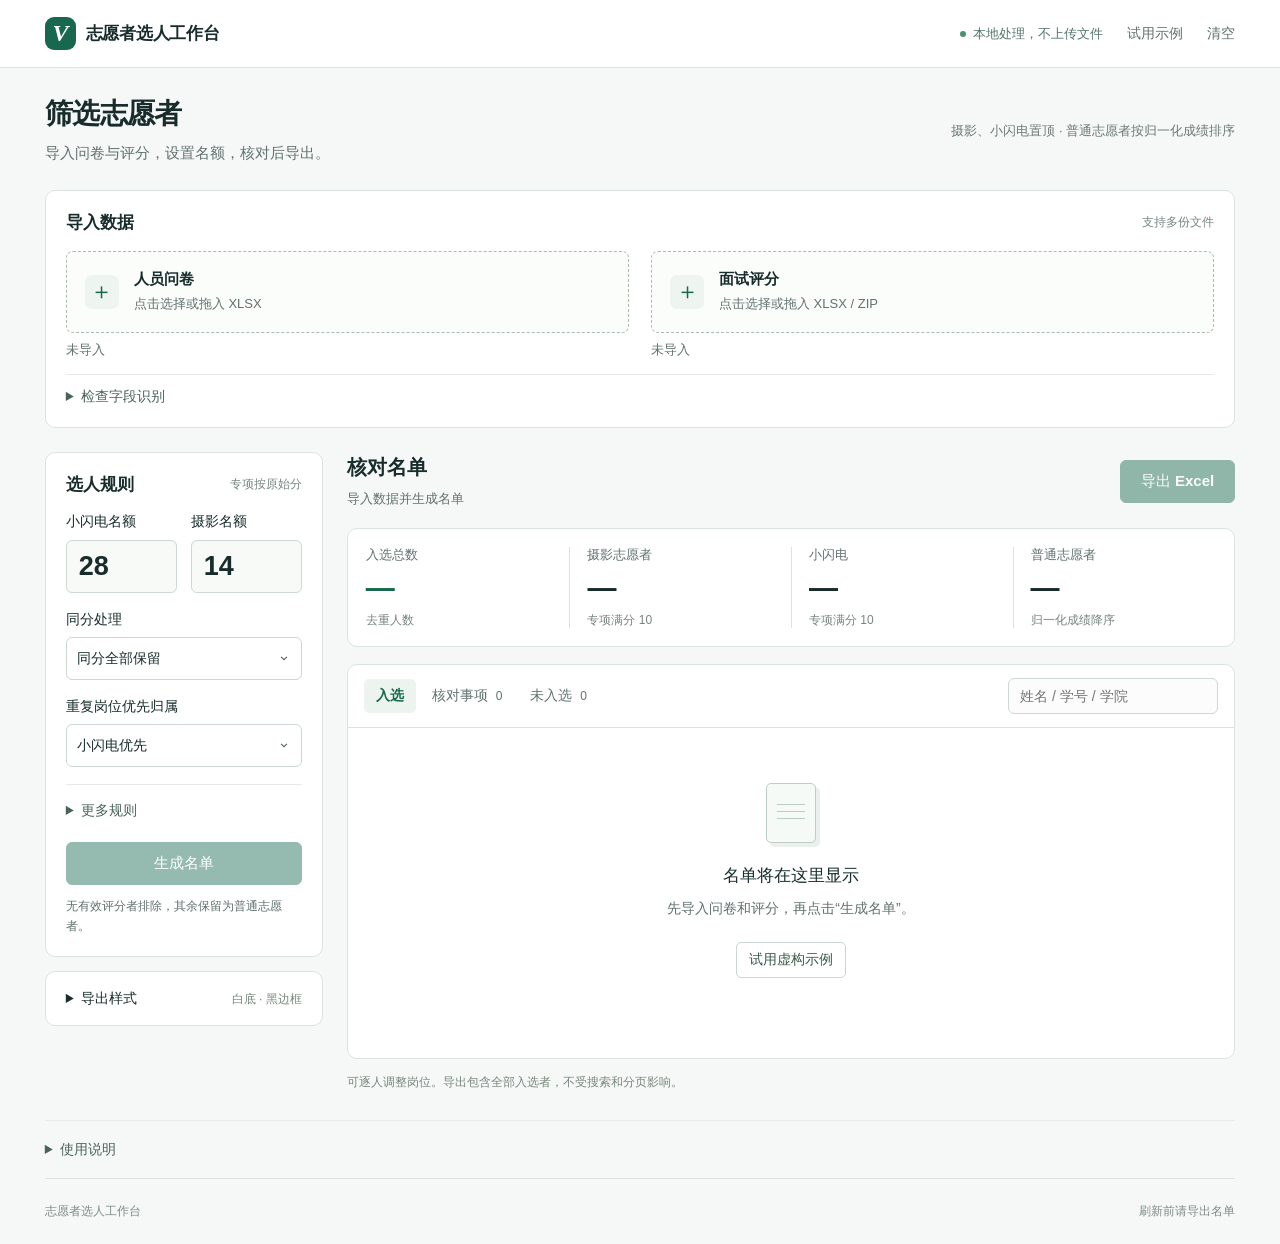
==== commit 1947ddcc: "Use normalized scores for ordinary interview ranking and display" ====
--- a/index.html
+++ b/index.html
@@ -4,7 +4,7 @@
 <body>
 <header class="topbar"><a href="#" class="brand"><span class="brand-icon">V</span>志愿者选人工作台</a><div class="top-actions"><span class="local-badge"><span></span>本地处理，不上传文件</span><button id="demo" class="text-button">试用示例</button><button id="reset" class="text-button">清空</button></div></header>
 <main>
-<section class="intro"><div><h1>筛选志愿者</h1><p>导入问卷与评分，设置名额，核对后导出。</p></div><span class="intro-label">摄影、小闪电置顶 · 普通志愿者按分数排序</span></section>
+<section class="intro"><div><h1>筛选志愿者</h1><p>导入问卷与评分，设置名额，核对后导出。</p></div><span class="intro-label">摄影、小闪电置顶 · 普通志愿者按归一化成绩排序</span></section>
 <section class="card intake" aria-labelledby="import-title">
   <div class="section-title"><h2 id="import-title">导入数据</h2><span class="mini-label">支持多份文件</span></div>
   <div class="import-grid">
@@ -16,7 +16,7 @@
 <div class="workspace">
 <aside class="setup">
   <section class="card rules" aria-labelledby="rules-title">
-    <div class="section-title"><h2 id="rules-title">选人规则</h2><span class="mini-label">按原始分数</span></div>
+    <div class="section-title"><h2 id="rules-title">选人规则</h2><span class="mini-label">专项按原始分</span></div>
     <div class="quota-grid"><label>小闪电名额<input id="lightning-quota" type="number" min="0" max="10000" step="1" value="28"></label><label>摄影名额<input id="photo-quota" type="number" min="0" max="10000" step="1" value="14"></label></div>
     <label class="control-label" for="ties">同分处理</label><select id="ties"><option value="all">同分全部保留</option><option value="strict">严格按名额选取</option></select>
     <label class="control-label" for="priority">重复岗位优先归属</label><select id="priority"><option value="lightning">小闪电优先</option><option value="photo">摄影优先</option></select>
@@ -24,7 +24,7 @@
       <label class="control-label" for="scope">专项候选范围</label><select id="scope"><option value="all">所有有专项评分的人</option><option value="registered">仅问卷勾选该专项的人</option></select>
       <label class="control-label" for="duplicate">多条评分取值</label><select id="duplicate"><option value="average">平均分</option><option value="highest">各项最高分</option><option value="last">各项最后导入的有效分数</option></select>
       <label class="checkbox-row"><input id="include-missing" type="checkbox">纳入有评分、无问卷的人</label>
-      <p class="small muted">严格名额：同分时先看普通总分，再看原名单顺序。优先岗位选完后，再分配另一岗位。</p>
+      <p class="small muted">严格名额：同分时先看普通面试归一化成绩，再看原名单顺序。优先岗位选完后，再分配另一岗位。</p>
     </details>
     <button id="generate" class="primary wide" disabled>生成名单</button><p class="small muted bottom-note">无有效评分者排除，其余保留为普通志愿者。</p>
   </section>
@@ -37,18 +37,18 @@
 <section class="results" aria-labelledby="results-title">
   <div id="notice" class="notice" role="status" aria-live="polite" hidden></div>
   <div class="result-heading"><div><h2 id="results-title">核对名单</h2><p id="result-caption">导入数据并生成名单</p></div><button id="export" class="primary" disabled>导出 Excel</button></div>
-  <div class="stats"><div><span>入选总数</span><strong id="count-total">—</strong><small>去重人数</small></div><div><span>摄影志愿者</span><strong id="count-photo">—</strong><small id="cut-photo">专项满分 10</small></div><div><span>小闪电</span><strong id="count-lightning">—</strong><small id="cut-lightning">专项满分 10</small></div><div><span>普通志愿者</span><strong id="count-ordinary">—</strong><small>面试总分降序</small></div></div>
+  <div class="stats"><div><span>入选总数</span><strong id="count-total">—</strong><small>去重人数</small></div><div><span>摄影志愿者</span><strong id="count-photo">—</strong><small id="cut-photo">专项满分 10</small></div><div><span>小闪电</span><strong id="count-lightning">—</strong><small id="cut-lightning">专项满分 10</small></div><div><span>普通志愿者</span><strong id="count-ordinary">—</strong><small>归一化成绩降序</small></div></div>
   <div id="selection-notes" class="selection-notes" hidden></div>
   <div class="preview card">
     <div class="preview-toolbar"><div class="tabs" role="group" aria-label="名单筛选"><button data-tab="selected" class="active">入选</button><button data-tab="review">核对事项 <span id="review-count">0</span></button><button data-tab="excluded">未入选 <span id="excluded-count">0</span></button></div><input type="search" id="search" placeholder="姓名 / 学号 / 学院" aria-label="搜索名单"></div>
     <div id="empty" class="empty"><div class="empty-sheet" aria-hidden="true"><i></i><i></i><i></i></div><h3>名单将在这里显示</h3><p>先导入问卷和评分，再点击“生成名单”。</p><button id="empty-demo" class="secondary">试用虚构示例</button></div>
-    <div id="table-wrap" class="table-wrap" hidden><table id="roster"><thead><tr><th>姓名 / 学号</th><th>学院 / 单位</th><th>面试<small>15分</small></th><th>闪电<small>10分</small></th><th>摄影<small>10分</small></th><th>岗位</th><th>核对与调整</th></tr></thead><tbody id="roster-body"></tbody></table></div>
+    <div id="table-wrap" class="table-wrap" hidden><table id="roster"><thead><tr><th>姓名 / 学号</th><th>学院 / 单位</th><th>普通面试<small>归一化成绩</small></th><th>闪电<small>10分</small></th><th>摄影<small>10分</small></th><th>岗位</th><th>核对与调整</th></tr></thead><tbody id="roster-body"></tbody></table></div>
     <div id="pagination" class="pagination" hidden><span id="page-info"></span><div><button id="prev-page" class="secondary">上一页</button><button id="next-page" class="secondary">下一页</button></div></div>
   </div>
   <p class="preview-note">可逐人调整岗位。导出包含全部入选者，不受搜索和分页影响。</p>
 </section>
 </div>
-<details class="help"><summary>使用说明</summary><div class="help-grid"><div><h3>文件格式</h3><p>支持 XLSX 和包含 XLSX 的 ZIP。旧版 XLS、加密文件请先另存为未加密 XLSX。普通面试满分15分，专项满分10分。</p></div><div><h3>评分核对</h3><p>姓名相同、学号不同需手动确认。完整分项与总分冲突时采用分项之和，并显示提示。未缓存的公式不直接执行。</p></div><div><h3>本地处理</h3><p>文件不上传、不保存到云端。刷新或关闭页面会清空数据和调整，请及时导出；离线版无需联网。</p></div></div></details>
+<details class="help"><summary>使用说明</summary><div class="help-grid"><div><h3>文件格式</h3><p>支持 XLSX 和包含 XLSX 的 ZIP。旧版 XLS、加密文件请先另存为未加密 XLSX。普通面试使用归一化成绩，专项使用10分原始得分。</p></div><div><h3>评分核对</h3><p>姓名相同、学号不同需手动确认。完整分项与总分冲突时采用分项之和，并显示提示。归一化成绩直接读取评分表，不重新计算；缺失时标注并排后。未缓存的公式不直接执行。</p></div><div><h3>本地处理</h3><p>文件不上传、不保存到云端。刷新或关闭页面会清空数据和调整，请及时导出；离线版无需联网。</p></div></div></details>
 <footer>志愿者选人工作台<span>刷新前请导出名单</span></footer>
 </main>
 <div id="busy" class="busy" hidden><div class="busy-card"><div class="spinner"></div><strong id="busy-text">正在读取文件</strong><span>文件仅在本机处理</span></div></div>
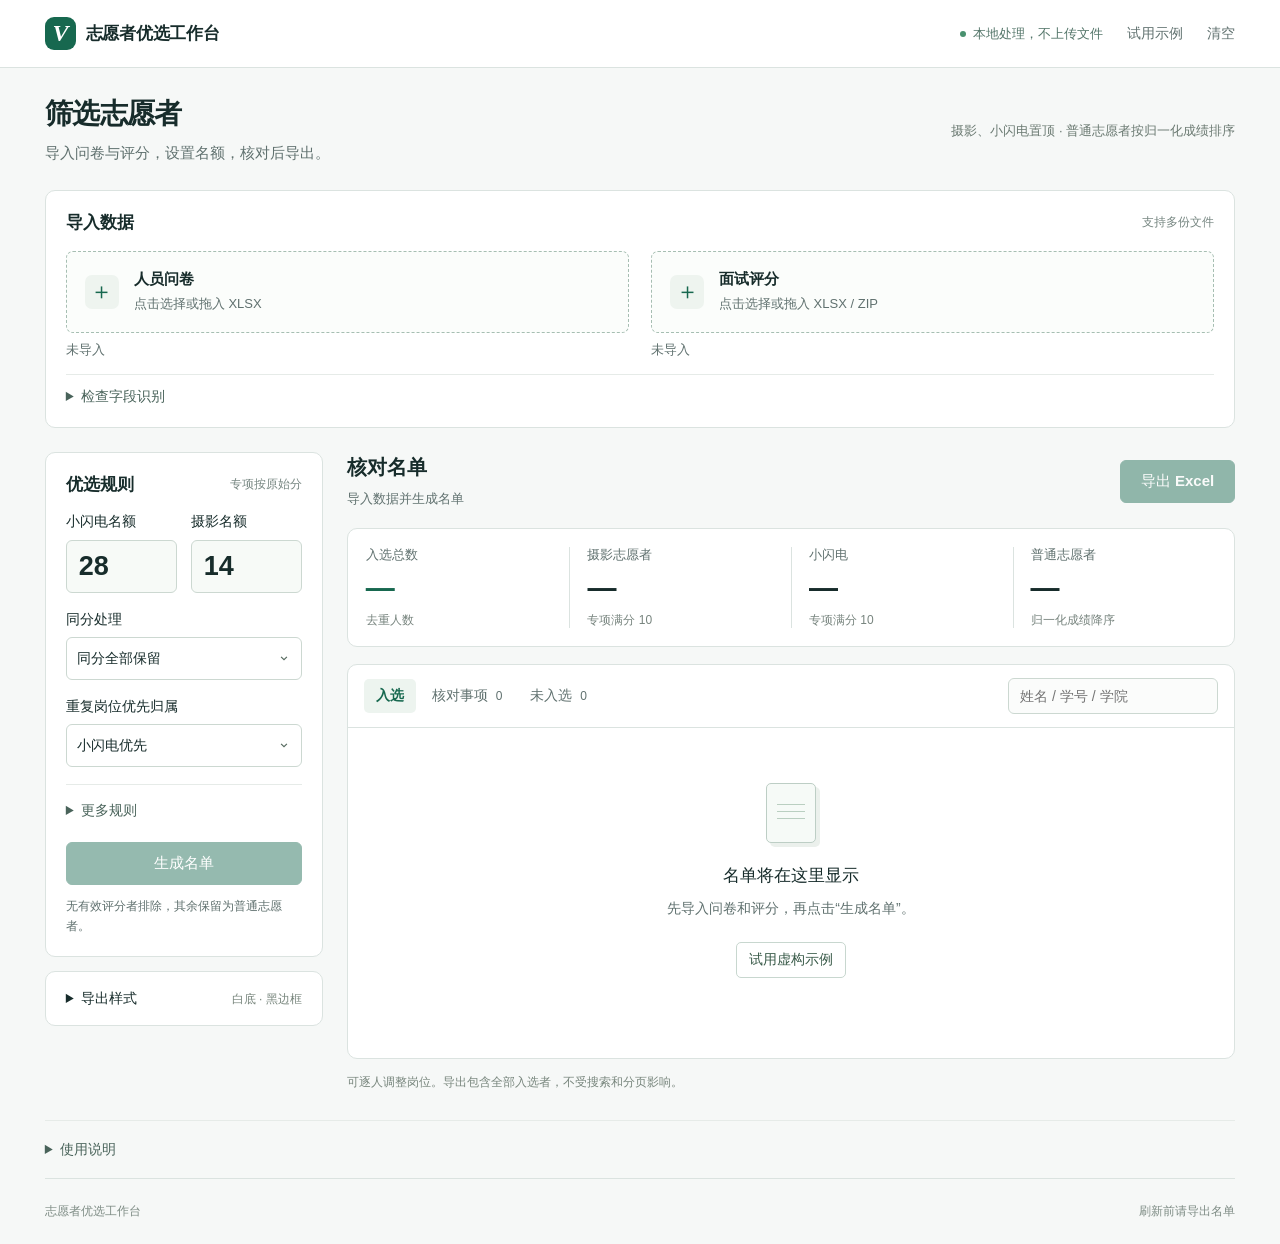
==== commit 0030b56f: "Rename the workspace to 志愿者优选工作台" ====
--- a/index.html
+++ b/index.html
@@ -1,8 +1,8 @@
 <!doctype html>
 <html lang="zh-CN">
-<head><meta charset="UTF-8"><meta name="viewport" content="width=device-width,initial-scale=1"><title>志愿者选人工作台</title><meta name="description" content="导入问卷和评分，设置名额，核对并导出志愿者名单。"><link rel="stylesheet" href="style.css"></head>
+<head><meta charset="UTF-8"><meta name="viewport" content="width=device-width,initial-scale=1"><title>志愿者优选工作台</title><meta name="description" content="导入问卷和评分，设置名额，核对并导出志愿者名单。"><link rel="stylesheet" href="style.css"></head>
 <body>
-<header class="topbar"><a href="#" class="brand"><span class="brand-icon">V</span>志愿者选人工作台</a><div class="top-actions"><span class="local-badge"><span></span>本地处理，不上传文件</span><button id="demo" class="text-button">试用示例</button><button id="reset" class="text-button">清空</button></div></header>
+<header class="topbar"><a href="#" class="brand"><span class="brand-icon">V</span>志愿者优选工作台</a><div class="top-actions"><span class="local-badge"><span></span>本地处理，不上传文件</span><button id="demo" class="text-button">试用示例</button><button id="reset" class="text-button">清空</button></div></header>
 <main>
 <section class="intro"><div><h1>筛选志愿者</h1><p>导入问卷与评分，设置名额，核对后导出。</p></div><span class="intro-label">摄影、小闪电置顶 · 普通志愿者按归一化成绩排序</span></section>
 <section class="card intake" aria-labelledby="import-title">
@@ -16,7 +16,7 @@
 <div class="workspace">
 <aside class="setup">
   <section class="card rules" aria-labelledby="rules-title">
-    <div class="section-title"><h2 id="rules-title">选人规则</h2><span class="mini-label">专项按原始分</span></div>
+    <div class="section-title"><h2 id="rules-title">优选规则</h2><span class="mini-label">专项按原始分</span></div>
     <div class="quota-grid"><label>小闪电名额<input id="lightning-quota" type="number" min="0" max="10000" step="1" value="28"></label><label>摄影名额<input id="photo-quota" type="number" min="0" max="10000" step="1" value="14"></label></div>
     <label class="control-label" for="ties">同分处理</label><select id="ties"><option value="all">同分全部保留</option><option value="strict">严格按名额选取</option></select>
     <label class="control-label" for="priority">重复岗位优先归属</label><select id="priority"><option value="lightning">小闪电优先</option><option value="photo">摄影优先</option></select>
@@ -49,7 +49,7 @@
 </section>
 </div>
 <details class="help"><summary>使用说明</summary><div class="help-grid"><div><h3>文件格式</h3><p>支持 XLSX 和包含 XLSX 的 ZIP。旧版 XLS、加密文件请先另存为未加密 XLSX。普通面试使用归一化成绩，专项使用10分原始得分。</p></div><div><h3>评分核对</h3><p>姓名相同、学号不同需手动确认。完整分项与总分冲突时采用分项之和，并显示提示。归一化成绩直接读取评分表，不重新计算；缺失时标注并排后。未缓存的公式不直接执行。</p></div><div><h3>本地处理</h3><p>文件不上传、不保存到云端。刷新或关闭页面会清空数据和调整，请及时导出；离线版无需联网。</p></div></div></details>
-<footer>志愿者选人工作台<span>刷新前请导出名单</span></footer>
+<footer>志愿者优选工作台<span>刷新前请导出名单</span></footer>
 </main>
 <div id="busy" class="busy" hidden><div class="busy-card"><div class="spinner"></div><strong id="busy-text">正在读取文件</strong><span>文件仅在本机处理</span></div></div>
 <script src="jszip.min.js"></script><script src="core.js"></script><script src="excel.js"></script><script src="app.js"></script>
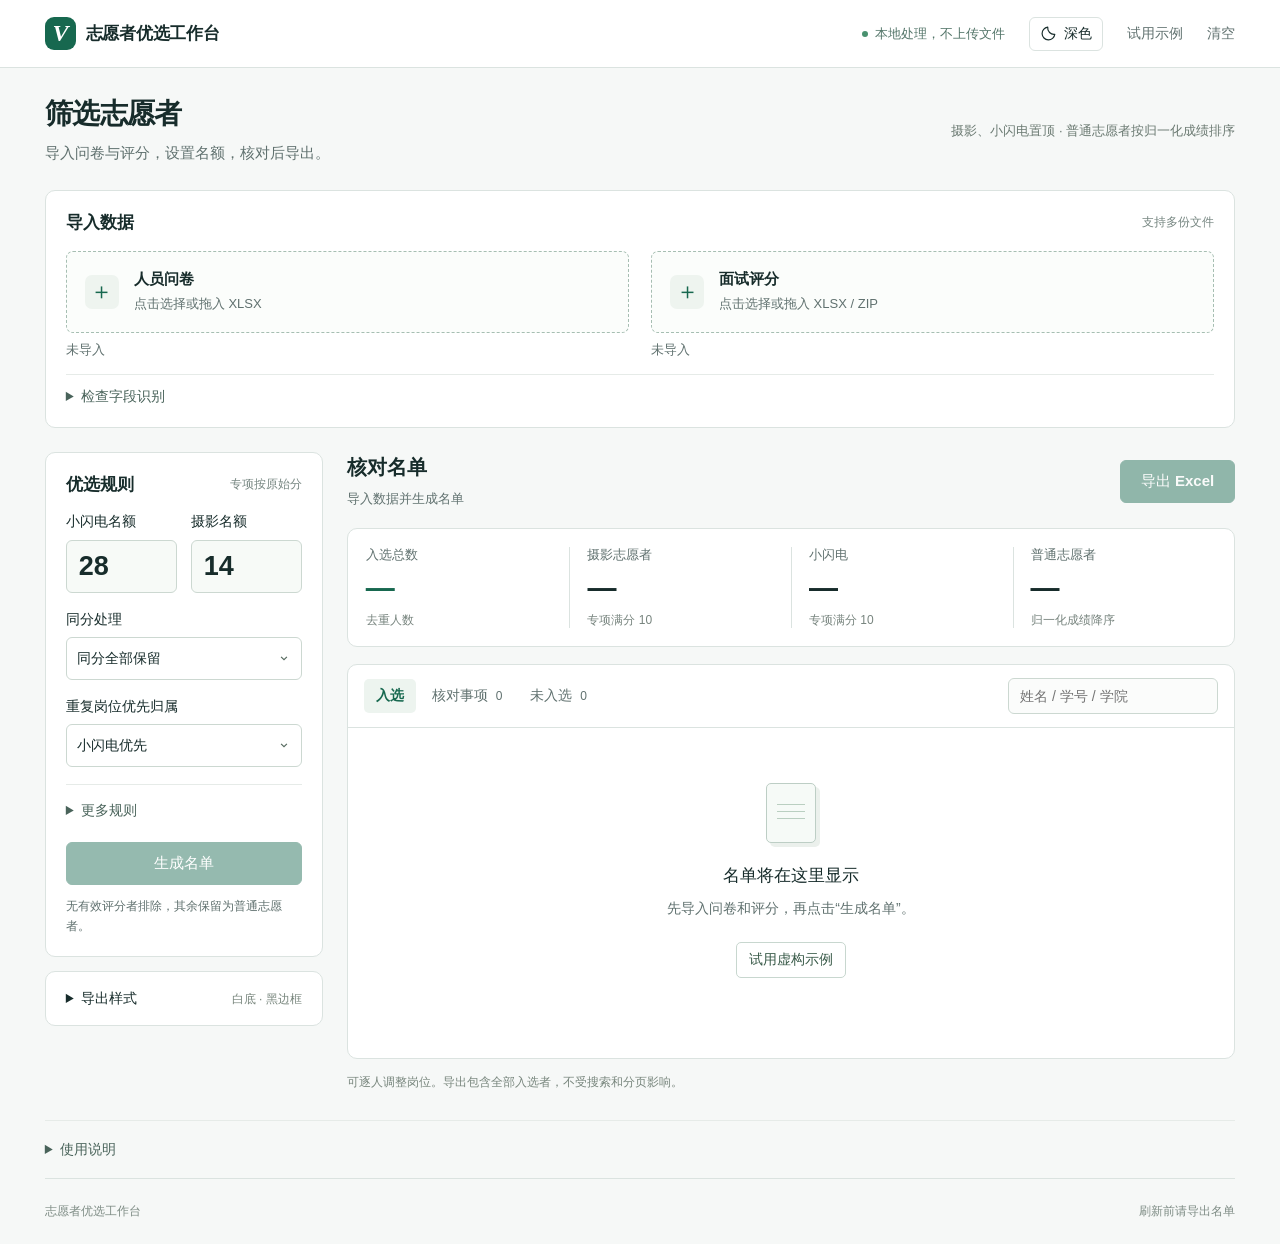
==== commit 08eb3021: "Add persistent dark mode with system theme support" ====
--- a/index.html
+++ b/index.html
@@ -1,8 +1,8 @@
 <!doctype html>
 <html lang="zh-CN">
-<head><meta charset="UTF-8"><meta name="viewport" content="width=device-width,initial-scale=1"><title>志愿者优选工作台</title><meta name="description" content="导入问卷和评分，设置名额，核对并导出志愿者名单。"><link rel="stylesheet" href="style.css"></head>
+<head><meta charset="UTF-8"><meta name="viewport" content="width=device-width,initial-scale=1"><title>志愿者优选工作台</title><meta name="description" content="导入问卷和评分，设置名额，核对并导出志愿者名单。"><script src="theme.js"></script><link rel="stylesheet" href="style.css"></head>
 <body>
-<header class="topbar"><a href="#" class="brand"><span class="brand-icon">V</span>志愿者优选工作台</a><div class="top-actions"><span class="local-badge"><span></span>本地处理，不上传文件</span><button id="demo" class="text-button">试用示例</button><button id="reset" class="text-button">清空</button></div></header>
+<header class="topbar"><a href="#" class="brand"><span class="brand-icon">V</span>志愿者优选工作台</a><div class="top-actions"><span class="local-badge"><span></span>本地处理，不上传文件</span><button id="theme-toggle" class="theme-toggle" type="button" aria-label="切换为深色模式" aria-pressed="false"><svg class="theme-moon" viewBox="0 0 24 24" aria-hidden="true"><path d="M20.9 13.1A9 9 0 0 1 10.9 3.1 9 9 0 1 0 20.9 13.1Z"/></svg><svg class="theme-sun" viewBox="0 0 24 24" aria-hidden="true"><circle cx="12" cy="12" r="4"/><path d="M12 2v2m0 16v2M2 12h2m16 0h2M4.9 4.9l1.4 1.4m11.4 11.4 1.4 1.4M4.9 19.1l1.4-1.4M17.7 6.3l1.4-1.4"/></svg><span>深色</span></button><button id="demo" class="text-button">试用示例</button><button id="reset" class="text-button">清空</button></div></header>
 <main>
 <section class="intro"><div><h1>筛选志愿者</h1><p>导入问卷与评分，设置名额，核对后导出。</p></div><span class="intro-label">摄影、小闪电置顶 · 普通志愿者按归一化成绩排序</span></section>
 <section class="card intake" aria-labelledby="import-title">
--- a/style.css
+++ b/style.css
@@ -12,3 +12,47 @@
 .selection-notes{white-space:pre-line}
 
 .dropzone>span.upload-copy{text-align:left;align-items:flex-start}
+
+/* Theme colors apply only to the page; workbook styling is independent. */
+:root{color-scheme:light}
+.theme-toggle{display:inline-flex;align-items:center;justify-content:center;gap:7px;border:1px solid var(--line);border-radius:6px;background:transparent;color:var(--ink);font-size:14px;padding:7px 10px;white-space:nowrap}
+.theme-toggle:hover{background:var(--wash)}
+.theme-toggle svg{width:17px;height:17px;fill:none;stroke:currentColor;stroke-width:1.7;stroke-linecap:round;stroke-linejoin:round}
+:root[data-theme="dark"]{color-scheme:dark;--ink:#e5efea;--muted:#a9beb4;--line:#3a4d44;--green:#7bd3ac;--green-dark:#96e2bc;--wash:#25392f;--white:#1b2923;--amber:#e3bb77;--shadow:none;background:#111c17}
+[data-theme="dark"] .topbar,[data-theme="dark"] .card,[data-theme="dark"] .stats,[data-theme="dark"] .busy-card{background:#1b2923}
+[data-theme="dark"] .brand-icon,[data-theme="dark"] .primary{color:#10271c;background:var(--green)}
+[data-theme="dark"] .primary:hover:not(:disabled){background:var(--green-dark)}
+[data-theme="dark"] .dropzone{background:#17271f;border-color:#5c7c69}
+[data-theme="dark"] .dropzone:hover,[data-theme="dark"] .dropzone.dragover{background:#263e31;border-color:var(--green)}
+[data-theme="dark"] .upload-icon,[data-theme="dark"] .tabs button.active{background:#293f32}
+[data-theme="dark"] input,[data-theme="dark"] select,[data-theme="dark"] .quota-grid input,[data-theme="dark"] .preview-toolbar input{background-color:#14231b;border-color:#516959;color:var(--ink)}
+[data-theme="dark"] input::placeholder{color:#a0b4a8;opacity:1}
+[data-theme="dark"] select{background-image:url("data:image/svg+xml,%3Csvg xmlns='http://www.w3.org/2000/svg' width='14' height='14' viewBox='0 0 24 24' fill='none' stroke='%23abc4b5' stroke-width='2'%3E%3Cpath d='m7 10 5 5 5-5'/%3E%3C/svg%3E")}
+[data-theme="dark"] details{border-top-color:var(--line)}
+[data-theme="dark"] summary,[data-theme="dark"] .local-badge{color:#b2cdbd}
+[data-theme="dark"] .mini-label,[data-theme="dark"] .intro-label,[data-theme="dark"] .stats small,[data-theme="dark"] .export-settings summary>span,[data-theme="dark"] .preview-note,[data-theme="dark"] footer{color:var(--muted)}
+[data-theme="dark"] .secondary{background:#21382a;border-color:#587261;color:#d0e7d8}
+[data-theme="dark"] .secondary:hover:not(:disabled){background:#304c3a}
+[data-theme="dark"] .empty-sheet{background:#21352a;border-color:#6b8976;box-shadow:4px 4px 0 #2f4537}
+[data-theme="dark"] .empty-sheet i{background:#6b8976}
+[data-theme="dark"] .notice{background:#203b2b;border-color:#52765b;color:#d3eedc}
+[data-theme="dark"] .notice.error{background:#3e2824;border-color:#a66e5e;color:#ffc8b7}
+[data-theme="dark"] .selection-notes{background:#342d21;border-left-color:#d0a96b;color:#efd09b}
+[data-theme="dark"] #roster,[data-theme="dark"] #roster td{background:#24372d}
+[data-theme="dark"] #roster th{background:#30483a;color:#e5efea}
+[data-theme="dark"] .role-chip{background:#30533f;color:#bdebcf}
+[data-theme="dark"] .role-chip.photo{background:#363e60;color:#d2d9ff}
+[data-theme="dark"] .role-chip.ordinary{background:#354a3e;color:#d0dfd6}
+[data-theme="dark"] .role-chip.excluded{background:#54432c;color:#f1d1a4}
+[data-theme="dark"] .row-note{color:#e3c48d}
+[data-theme="dark"] .row-note.neutral{color:#adc8b8}
+[data-theme="dark"] .busy{background:#02090699}
+[data-theme="dark"] .spinner{border-color:#41584a;border-top-color:var(--green)}
+[data-theme="dark"] :focus-visible{outline-color:#a6dfbd}
+[data-theme="dark"] ::selection{background:#41674e;color:#fff}
+.empty-result{padding:45px;text-align:center;color:var(--muted)}
+@media(max-width:560px){.topbar{height:auto;min-height:62px;flex-wrap:wrap;gap:10px;padding-top:12px;padding-bottom:12px}.top-actions{width:100%;justify-content:flex-end;gap:18px}.theme-toggle{font-size:13px;padding:6px 9px}}
+
+.theme-toggle .theme-sun{display:none}
+[data-theme="dark"] .theme-toggle .theme-sun{display:block}
+[data-theme="dark"] .theme-toggle .theme-moon{display:none}
